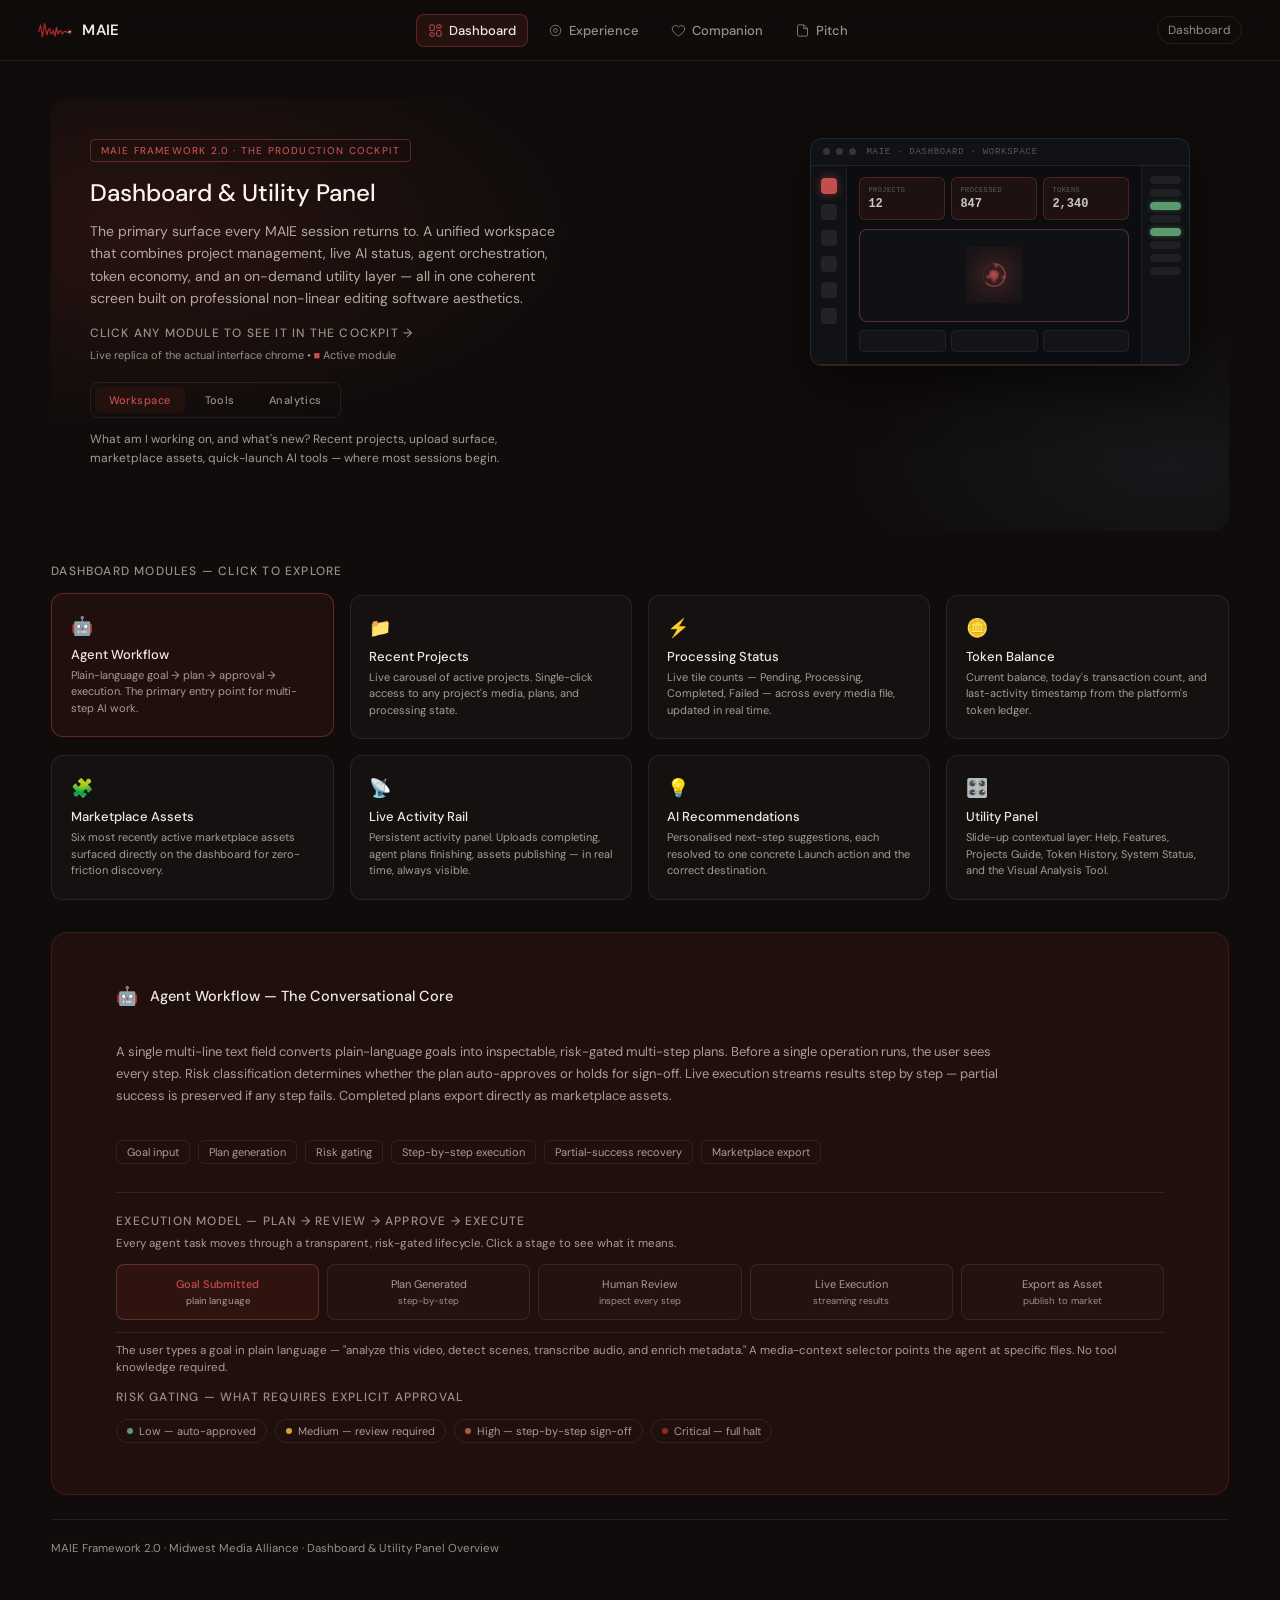
==== dashboard/index.html @ 1011e4a9 "chore: links" ====
<!DOCTYPE html>
<html lang="en">
<head>
<meta charset="UTF-8">
<meta name="viewport" content="width=device-width, initial-scale=1.0">
<title>MAIE — Dashboard</title>
<link rel="preconnect" href="https://fonts.googleapis.com">
<link href="https://fonts.googleapis.com/css2?family=DM+Sans:wght@300;400;500;600;700&display=swap" rel="stylesheet">
</head>
<body data-nav="dashboard">
<style>
  :root {
    --du-bg: #100c0b;
    --du-surface: #18120f;
    --du-border: rgba(255,255,255,0.08);
    --du-text: #f0e9e4;
    --du-muted: #9a8f88;
    --du-brand: #8a2e22;       
    --du-brand-light: #c24e4e; 
    --du-amber: #d6a13c;
    --du-blue: #4d7ea8;
    --du-green: #5b9a6f;

    --du-text-secondary: rgba(240,233,228,0.65);
    --du-text-accent:    var(--du-brand-light);
    --du-surface-1:      rgba(255,255,255,0.025);
    --du-surface-0:      rgba(255,255,255,0.015);
    --du-bg-accent:      rgba(138,46,34,0.14);
    --du-border-accent:  rgba(194,78,78,0.4);
    --du-font-sans:      'DM Sans', -apple-system, BlinkMacSystemFont, sans-serif;

    --du-ease-cinematic: cubic-bezier(0.16, 1, 0.3, 1);
  }
  body {
    margin: 0;
    padding: 0;
    background: var(--du-bg); /* Bleeds the dark theme across the entire viewport */
    min-height: 100vh;
  }
  .sr-only {
    position: absolute; width: 1px; height: 1px;
    padding: 0; margin: -1px; overflow: hidden;
    clip: rect(0,0,0,0); white-space: nowrap; border: 0;
  }

  /* ── Professional Fluid Framework Integration ── */
  .du-root * {
    box-sizing: border-box;
  }

  .du-root {
    font-family: var(--du-font-sans);
    color: var(--du-text);
    background: var(--du-bg);
    /* Fluid Padding: 
       Y-Axis: min 1.5rem, scales at 3vw, caps at 3rem.
       X-Axis: min 1.5rem, scales at 4vw, caps at 4rem. 
    */
    padding: clamp(1.5rem, 3vw, 3rem) clamp(1.5rem, 4vw, 4rem);
    /* Constrains ultra-wides to a readable maximum width */
    max-width: 1440px;
    margin: 0 auto;
    min-height: 100vh;
  }

  /* ── Hero ───────────────────────────────────────────────────────────── */
  .du-hero {
    background: var(--du-bg);
    border-radius: 16px;
    /* Fluid inner cushioning */
    padding: clamp(1.5rem, 3vw, 2.5rem);
    margin-bottom: clamp(1.5rem, 2.5vw, 2rem);
    position: relative;
    overflow: hidden;
  }
  .du-hero::before {
    content:'';
    position:absolute;
    inset:0;
    background: radial-gradient(ellipse 55% 70% at 8% 30%, rgba(138,46,34,0.20) 0%, transparent 65%),
                radial-gradient(ellipse 45% 55% at 95% 85%, rgba(77,126,168,0.10) 0%, transparent 60%);
    pointer-events:none;
  }
  .du-hero-top { position:relative; z-index:1; display:flex; align-items:flex-start; justify-content:space-between; gap:2rem; margin-bottom:1.5rem; flex-wrap:wrap; }
  .du-tag {
    display:inline-block;
    font-size:10px; letter-spacing:.12em; text-transform:uppercase;
    color: var(--du-brand-light); border: 0.5px solid rgba(194,78,78,.4);
    border-radius:4px; padding:4px 10px; margin-bottom:1rem; font-weight:500;
  }
  .du-hero-title { font-size:24px; font-weight:500; color:#fbf3ee; margin:0 0 .75rem; line-height:1.25; }
  .du-hero-sub { font-size:14px; color: #b3a8a0; line-height:1.6; margin:0; max-width:480px; }

  /* ── Live cockpit replica ──────────────────────────────────────────── */
  .du-cockpit-wrap { flex-shrink:0; position:relative; z-index:1; width: 100%; max-width: 380px; }
  .du-cockpit {
    width: 100%;
    background: #0c0d10;
    border: 1px solid rgba(255,255,255,0.1);
    border-radius: 12px;
    overflow: hidden;
    box-shadow: 0 20px 50px rgba(0,0,0,0.5);
    font-family: var(--du-font-sans);
  }
  .du-cockpit-chrome {
    display:flex; align-items:center; gap:6px;
    padding:8px 12px; background: rgba(255,255,255,0.018); border-bottom:1px solid rgba(255,255,255,0.07);
  }
  .du-cockpit-dot { width:7px; height:7px; border-radius:50%; background:rgba(255,255,255,0.15); }
  .du-cockpit-label { font-family: var(--font-mono, monospace); font-size:9px; letter-spacing:.08em; text-transform:uppercase; color:rgba(232,230,227,0.32); margin-left:4px; }
  .du-cockpit-body { display:flex; height:198px; }
  .du-cockpit-side {
    width: 36px; background: rgba(255,255,255,0.02); border-right:1px solid rgba(255,255,255,0.06);
    display:flex; flex-direction:column; align-items:center; gap:10px; padding-top:12px;
  }
  .du-cockpit-side-icon { width:16px; height:16px; border-radius:4px; background:rgba(255,255,255,0.07); transition: background .2s, box-shadow .2s; }
  .du-cockpit-side-icon.on { background: var(--du-brand-light); box-shadow:0 0 8px rgba(194,78,78,.5); }
  .du-cockpit-main { flex:1; padding:12px; display:flex; flex-direction:column; gap:8px; min-width:0; }
  .du-cockpit-tilerow { display:grid; grid-template-columns:1fr 1fr 1fr; gap:6px; }
  .du-cockpit-tile {
    background: rgba(255,255,255,0.032); border:1px solid rgba(255,255,255,0.058); border-radius:6px;
    padding:8px; transition: border-color .2s, background .2s, transform .2s;
  }
  .du-cockpit-tile.on { border-color: rgba(138,46,34,0.5); background: rgba(138,46,34,0.14); transform: translateY(-1px); }
  .du-cockpit-tile-label { font-family: var(--font-mono, monospace); font-size:7px; letter-spacing:.06em; text-transform:uppercase; color:rgba(232,230,227,0.34); }
  .du-cockpit-tile-val { font-family: var(--font-mono, monospace); font-size:12px; font-weight:600; color:rgba(232,230,227,0.85); margin-top:3px; }
  .du-cockpit-nucleus {
    flex:1; border-radius:8px; background: rgba(255,255,255,0.018); border:1px solid rgba(255,255,255,0.058);
    display:flex; align-items:center; justify-content:center; position:relative; overflow:hidden;
    transition: border-color .2s;
  }
  .du-cockpit-nucleus.on { border-color: rgba(194,78,78,0.45); }
  .du-cockpit-orb-canvas { width:56px; height:56px; opacity:.9; transition: opacity .3s; }
  .du-cockpit-nucleus.on .du-cockpit-orb-canvas { opacity:1; }
  .du-cockpit-rail {
    width: 48px; background: rgba(255,255,255,0.02); border-left:1px solid rgba(255,255,255,0.06);
    display:flex; flex-direction:column; gap:5px; padding:10px 8px;
  }
  .du-cockpit-rail-item { height:8px; border-radius:4px; background:rgba(255,255,255,0.06); transition: background .2s; }
  .du-cockpit-rail-item.on { background: var(--du-green); box-shadow: 0 0 5px rgba(91,154,111,.5); }
  .du-cockpit-sheet {
    height: 0; background: rgba(255,255,255,0.025); border-top: 1px solid rgba(138,46,34,0.4);
    overflow:hidden; transition: height .35s cubic-bezier(.4,0,.2,1);
    display:flex; align-items:center; justify-content:center;
  }
  .du-cockpit-sheet.on { height: 48px; }
  .du-cockpit-sheet-label { font-family: var(--font-mono, monospace); font-size:9px; color: var(--du-brand-light); letter-spacing:.06em; opacity:0; transition:opacity .2s; }
  .du-cockpit-sheet.on .du-cockpit-sheet-label { opacity:1; transition-delay:.15s; }

  /* ── Section label ─────────────────────────────────────────────────── */
  .du-section-label {
    font-size:12px; letter-spacing:.1em; text-transform:uppercase;
    color: var(--du-muted); margin: 0 0 1rem; font-weight:500;
  }

  /* ── Module grid ────────────────────────────── */
  .du-module-grid {
    display:grid;
    grid-template-columns: repeat(4, 1fr);
    /* Fluid gap scaling */
    gap: clamp(10px, 1.5vw, 16px);
    margin-bottom: clamp(1.5rem, 2.5vw, 2.5rem);
  }
  .du-module-card {
    background: var(--du-surface-1);
    border: 0.5px solid var(--du-border);
    border-radius:12px;
    padding: 1.25rem 1.15rem;
    cursor:pointer;
    transition: border-color .15s, background .15s, transform .15s;
  }
  .du-module-card:hover, .du-module-card.active {
    border-color: var(--du-border-accent);
    background: var(--du-bg-accent);
    transform: translateY(-2px);
  }
  .du-module-card.active { border-width: 1px; }
  .du-module-icon { font-size:18px; margin-bottom:.5rem; }
  .du-module-name { font-size:13px; font-weight:500; color: var(--du-text); margin: 0 0 .25rem; }
  .du-module-role { font-size:11px; color: var(--du-text-secondary); line-height:1.5; }

  /* ── View tabs (hero) ───────────────────────────────────────────────── */
  .du-view-tabs {
    display: flex; gap: 6px; margin-top: 1.25rem;
    border: 0.5px solid var(--du-border); border-radius: 8px; padding: 4px;
    width: max-content;
  }
  .du-view-tab {
    font-size: 11px; font-weight: 500; letter-spacing: .04em;
    padding: 6px 14px; border-radius: 6px; cursor: pointer;
    color: var(--du-muted); background: transparent;
    transition: background .2s var(--du-ease-cinematic), color .2s var(--du-ease-cinematic);
  }
  .du-view-tab.active { background: var(--du-bg-accent); color: var(--du-text-accent); }
  .du-view-tab-desc {
    font-size: 12px; color: var(--du-text-secondary); line-height: 1.6;
    margin-top: .75rem; max-width: 480px; min-height: 36px;
    transition: opacity .3s var(--du-ease-cinematic);
  }
  .du-rt-row {
    display:grid; grid-template-columns: repeat(5, 1fr);
    gap:8px; margin-top:.75rem;
  }
  .du-stage {
    border-radius:8px; padding:.75rem .5rem;
    text-align:center; font-size:11px;
    border: 0.5px solid var(--du-border);
    color: var(--du-text-secondary);
    background: var(--du-surface-0);
    cursor:pointer;
    transition: background .15s, border-color .15s;
  }
  .du-stage.du-active {
    background: var(--du-bg-accent); border-color: var(--du-border-accent);
    color: var(--du-text-accent); font-weight:500;
  }
  .du-stage-sub { font-size:9.5px; color: var(--du-muted); margin-top:4px; }

  /* ── Risk gate row ─────────────────────────────────────────────────────── */
  .du-risk-row { display:flex; gap:8px; flex-wrap:wrap; margin-top:.85rem; }
  .du-risk-chip {
    font-size:11px; padding:4px 10px; border-radius:20px;
    border: 0.5px solid var(--du-border); color: var(--du-text-secondary);
    font-family: var(--du-font-sans); display:flex; align-items:center; gap:6px;
  }
  .du-risk-dot { width:6px; height:6px; border-radius:50%; flex-shrink:0; }

  /* ── Interactive Module Detail — cinematic panel ────────────────────── */
  
  /* Add this wrapper styling to prevent the layout from jumping */
  #du-module-detail {
    margin-bottom: 1.5rem;
    min-height: 480px; /* Reserves space for the tallest module */
  }

  /* Increase min-height on smaller screens where text wraps more */
  @media (max-width: 760px) {
    #du-module-detail {
      min-height: 640px; 
    }
  }

  /* Replaced existing .du-detail-panel */
  .du-detail-panel {
    background: var(--du-surface-1); border-radius: 16px;
    border: 0.5px solid var(--du-border);
    /* Upgraded fluid padding: more generous minimums and broader scaling */
    padding: clamp(2.25rem, 4vw, 3.5rem) clamp(2.25rem, 5vw, 4.5rem);
    display: flex; flex-direction: column; gap: 1.25rem; 
    opacity: 1; transform: translateY(0); filter: blur(0);
    transition: opacity .45s var(--du-ease-cinematic), transform .45s var(--du-ease-cinematic), filter .45s var(--du-ease-cinematic);
  }
  .du-detail-panel.exit-out { opacity: 0; transform: translateY(-6px); filter: blur(3px); }
  .du-detail-panel.enter-in { opacity: 0; transform: translateY(10px); filter: blur(6px); }
  .du-detail-panel.enter-in .stagger-child { opacity: 0; transform: translateY(8px); }
  .du-detail-panel .stagger-child {
    opacity: 1; transform: translateY(0);
    transition: opacity .4s var(--du-ease-cinematic), transform .4s var(--du-ease-cinematic);
  }
  .stagger-1 { transition-delay: .03s !important; }
  .stagger-2 { transition-delay: .07s !important; }
  .stagger-3 { transition-delay: .11s !important; }

  .du-detail-head { display:flex; align-items:center; gap:.75rem; }
  .du-detail-icon { font-size:18px; }
  .du-detail-name { font-size:14.5px; font-weight:500; color: var(--du-text); }
  .du-detail-body { font-size:13px; color: var(--du-text-secondary); line-height:1.7; max-width: 900px; }
  .du-detail-attrs { display:flex; flex-wrap:wrap; gap:8px; }
  .du-detail-attr { font-size:11px; border-radius:6px; padding:4px 10px; border:0.5px solid var(--du-border); color: var(--du-text-secondary); }

  .du-detail-divider {
    border-top: 0.5px solid var(--du-border); padding-top: 1.25rem; margin-top: .5rem;
  }

  .du-foot-note {
    font-size: 11.5px; color: var(--du-muted); line-height: 1.6;
    border-top: 0.5px solid var(--du-border); 
    padding-top: 1.25rem; margin-top: 1rem;
    padding-bottom: 2rem; 
  }

  /* ── Responsive breakpoints adjust the flow, not just the padding ── */
  @media (max-width: 1024px) {
    .du-module-grid { grid-template-columns: repeat(2, 1fr); }
  }

  @media (max-width: 760px) {
    .du-hero-top { flex-direction: column; }
    .du-cockpit-wrap { max-width: 100%; }
    .du-rt-row { grid-template-columns: repeat(2, 1fr); }
  }

  @media (max-width: 480px) {
    .du-module-grid { grid-template-columns: 1fr; }
  }

  @media (prefers-reduced-motion: reduce) {
    .du-cockpit-tile, .du-cockpit-nucleus, .du-cockpit-orb-canvas, .du-cockpit-sheet, .du-cockpit-side-icon, .du-cockpit-rail-item {
      transition: none !important;
    }
  }
</style>

<style>
  :root {
    --mnav-bg:      rgba(16, 12, 11, 0.72);
    --mnav-border:  rgba(255,255,255,0.08);
    --mnav-text:    #f0e9e4;
    --mnav-muted:   #9a8f88;
    --mnav-brand:   #8a2e22;
    --mnav-brand-light: #c24e4e;
    --mnav-amber:   #d6a13c;
    --mnav-font:    'DM Sans', -apple-system, BlinkMacSystemFont, sans-serif;
    --mnav-height:  60px;
  }

  .mnav {
    position: sticky;
    top: 0;
    z-index: 1000;
    height: var(--mnav-height);
    display: flex;
    align-items: center;
    justify-content: space-between;
    padding: 0 clamp(16px, 3vw, 40px);
    background: var(--mnav-bg);
    backdrop-filter: blur(10px);
    -webkit-backdrop-filter: blur(10px);
    border-bottom: 1px solid var(--mnav-border);
    font-family: var(--mnav-font);
  }

  .mnav-brand {
    display: flex;
    align-items: center;
    gap: 10px;
    text-decoration: none;
    color: var(--mnav-text);
    flex-shrink: 0;
  }
  .mnav-brand svg { display: block; }
  .mnav-logo { width: 34px; height: auto; flex-shrink: 0; }
  .mnav-brand-word {
    font-size: 15px;
    font-weight: 600;
    letter-spacing: 0.02em;
  }

  .mnav-links {
    display: flex;
    align-items: center;
    gap: clamp(4px, 1.5vw, 8px);
  }
  .mnav-link {
    display: flex;
    align-items: center;
    gap: 6px;
    padding: 8px 12px;
    border-radius: 8px;
    font-size: 13px;
    font-weight: 500;
    color: var(--mnav-muted);
    text-decoration: none;
    white-space: nowrap;
    transition: background .15s, color .15s;
  }
  .mnav-link svg { width: 15px; height: 15px; flex-shrink: 0; opacity: 0.8; }
  .mnav-link:hover { color: var(--mnav-text); background: rgba(255,255,255,0.05); }
  .mnav-link.active {
    color: var(--mnav-text);
    background: rgba(138,46,34,0.18);
    box-shadow: inset 0 0 0 1px rgba(194,78,78,0.35);
  }
  .mnav-link.active svg { opacity: 1; color: var(--mnav-brand-light); }

  .mnav-right {
    display: flex;
    align-items: center;
    gap: 10px;
    flex-shrink: 0;
  }
  .mnav-context {
    font-size: 12px;
    color: var(--mnav-muted);
    padding: 5px 10px;
    border: 1px solid var(--mnav-border);
    border-radius: 999px;
  }

  .mnav-toggle {
    display: none;
    background: none;
    border: 1px solid var(--mnav-border);
    border-radius: 8px;
    width: 36px;
    height: 36px;
    align-items: center;
    justify-content: center;
    color: var(--mnav-text);
    cursor: pointer;
  }

  .mnav-overlay {
    display: none;
    position: fixed;
    inset: var(--mnav-height) 0 0 0;
    z-index: 999;
    background: #0b0908;
    padding: 24px clamp(16px, 6vw, 40px);
  }
  .mnav-overlay.open { display: flex; flex-direction: column; gap: 4px; }
  .mnav-overlay .mnav-link { font-size: 16px; padding: 14px 12px; }

  @media (max-width: 720px) {
    .mnav-links { display: none; }
    .mnav-toggle { display: flex; }
    .mnav-context { display: none; }
  }
</style>

<nav class="mnav" aria-label="MAIE global navigation">
  <a class="mnav-brand" href="/">
    <svg class="mnav-logo" viewBox="0 0 92 56" fill="none" stroke="#A52A2A" stroke-width="3.4" stroke-linecap="round" stroke-linejoin="round" xmlns="http://www.w3.org/2000/svg" aria-hidden="true">
      <path d="M 2,32 L 7,14 L 12,46 L 18,10 L 24,40
               C 29,20 33,20 33,30 C 33,40 39,40 41,28
               L 46,44 L 50,20 L 54,38
               C 58,26 63,26 63,34 C 63,40 68,38 70,32
               Q 73,29 76,32 T 84,32"/>
      <circle cx="86" cy="32" r="3" fill="#FFD166" stroke="none"/>
      <circle cx="86" cy="32" r="6.5" fill="none" stroke="#FFD166" stroke-width="1" opacity="0.4"/>
    </svg>
    <span class="mnav-brand-word">MAIE</span>
  </a>

  <div class="mnav-links" id="mnav-links">
    <a class="mnav-link" data-nav="dashboard" href="/dashboard/">
      <svg viewBox="0 0 24 24" fill="none" stroke="currentColor" stroke-width="1.6"><rect x="3" y="3" width="7" height="9" rx="1.5"/><rect x="14" y="3" width="7" height="5" rx="1.5"/><rect x="14" y="12" width="7" height="9" rx="1.5"/><rect x="3" y="16" width="7" height="5" rx="1.5"/></svg>
      Dashboard
    </a>
    <a class="mnav-link" data-nav="experience" href="/pixie/">
      <svg viewBox="0 0 24 24" fill="none" stroke="currentColor" stroke-width="1.6"><circle cx="12" cy="12" r="8.5"/><circle cx="12" cy="12" r="3"/></svg>
      Experience
    </a>
    <a class="mnav-link" data-nav="companion" href="/pixie-framework/">
      <svg viewBox="0 0 24 24" fill="none" stroke="currentColor" stroke-width="1.6"><path d="M12 21s-7-4.4-9.5-9A5.5 5.5 0 0 1 12 6.5 5.5 5.5 0 0 1 21.5 12c-2.5 4.6-9.5 9-9.5 9Z"/></svg>
      Companion
    </a>
    <a class="mnav-link" data-nav="pitch" href="/pitch/">
      <svg viewBox="0 0 24 24" fill="none" stroke="currentColor" stroke-width="1.6"><path d="M4 19V5a2 2 0 0 1 2-2h8l6 6v10a2 2 0 0 1-2 2H6a2 2 0 0 1-2-2Z"/><path d="M14 3v6h6"/></svg>
      Pitch
    </a>
  </div>

  <div class="mnav-right">
    <span class="mnav-context" id="mnav-context"></span>
    <button class="mnav-toggle" id="mnav-toggle" aria-label="Open menu" aria-expanded="false">
      <svg width="18" height="18" viewBox="0 0 24 24" fill="none" stroke="currentColor" stroke-width="2"><path d="M3 6h18M3 12h18M3 18h18"/></svg>
    </button>
  </div>
</nav>

<div class="mnav-overlay" id="mnav-overlay"></div>

<script>
(function () {
  var current = document.body.getAttribute('data-nav');
  document.querySelectorAll('.mnav-link[data-nav]').forEach(function (el) {
    if (current && el.getAttribute('data-nav') === current) {
      el.classList.add('active');
      var label = el.textContent.trim();
      var ctx = document.getElementById('mnav-context');
      if (ctx) ctx.textContent = label;
    }
  });

  var toggle = document.getElementById('mnav-toggle');
  var overlay = document.getElementById('mnav-overlay');
  var linksSrc = document.getElementById('mnav-links');
  if (toggle && overlay && linksSrc) {
    overlay.innerHTML = linksSrc.innerHTML;
    toggle.addEventListener('click', function () {
      var open = overlay.classList.toggle('open');
      toggle.setAttribute('aria-expanded', open ? 'true' : 'false');
    });
    overlay.querySelectorAll('a').forEach(function (a) {
      a.addEventListener('click', function () { overlay.classList.remove('open'); });
    });
  }
})();
</script>

<div class="du-root" role="main">
  <h2 class="sr-only">MAIE Dashboard & Utility Panel — Product Overview</h2>

  <!-- ── HERO ─────────────────────────────────────────────────────────── -->
  <div class="du-hero">
    <div class="du-hero-top">
      <div>
        <div class="du-tag">MAIE Framework 2.0 · The Production Cockpit</div>
        <h3 class="du-hero-title">Dashboard & Utility Panel</h3>
        <p class="du-hero-sub">The primary surface every MAIE session returns to. A unified workspace that combines project management, live AI status, agent orchestration, token economy, and an on-demand utility layer — all in one coherent screen built on professional non-linear editing software aesthetics.</p>
        <div style="margin-top:1rem;">
          <div class="du-section-label" style="margin-bottom:.4rem">Click any module to see it in the cockpit →</div>
          <div style="font-size:11px; color:var(--du-muted);">Live replica of the actual interface chrome • <span style="color:var(--du-brand-light);">■</span> Active module</div>
        </div>
        <div class="du-view-tabs" id="du-view-tabs">
          <div class="du-view-tab active" data-view="workspace">Workspace</div>
          <div class="du-view-tab" data-view="tools">Tools</div>
          <div class="du-view-tab" data-view="analytics">Analytics</div>
        </div>
        <div class="du-view-tab-desc" id="du-view-tab-desc"></div>
      </div>
      <div class="du-cockpit-wrap">
        <!-- Live miniature cockpit replica -->
        <div class="du-cockpit" id="du-cockpit" aria-label="Live miniature replica of the MAIE Dashboard" role="img">
          <!-- Window chrome -->
          <div class="du-cockpit-chrome">
            <div class="du-cockpit-dot"></div>
            <div class="du-cockpit-dot"></div>
            <div class="du-cockpit-dot"></div>
            <span class="du-cockpit-label">MAIE · Dashboard · Workspace</span>
          </div>
          <!-- Body: sidebar + main + rail -->
          <div class="du-cockpit-body">
            <!-- Sidebar icons -->
            <div class="du-cockpit-side" id="du-cockpit-side">
              <div class="du-cockpit-side-icon on" data-slot="s0"></div>
              <div class="du-cockpit-side-icon" data-slot="s1"></div>
              <div class="du-cockpit-side-icon" data-slot="s2"></div>
              <div class="du-cockpit-side-icon" data-slot="s3"></div>
              <div class="du-cockpit-side-icon" data-slot="s4"></div>
              <div class="du-cockpit-side-icon" data-slot="s5"></div>
            </div>
            <!-- Main content area -->
            <div class="du-cockpit-main" id="du-cockpit-main">
              <!-- Processing status tiles row -->
              <div class="du-cockpit-tilerow" id="du-tile-row">
                <div class="du-cockpit-tile" data-tile="t0">
                  <div class="du-cockpit-tile-label">Projects</div>
                  <div class="du-cockpit-tile-val">12</div>
                </div>
                <div class="du-cockpit-tile" data-tile="t1">
                  <div class="du-cockpit-tile-label">Processed</div>
                  <div class="du-cockpit-tile-val">847</div>
                </div>
                <div class="du-cockpit-tile" data-tile="t2">
                  <div class="du-cockpit-tile-label">Tokens</div>
                  <div class="du-cockpit-tile-val">2,340</div>
                </div>
              </div>
              <!-- Agent nucleus -->
              <div class="du-cockpit-nucleus" id="du-cockpit-nucleus">
                <canvas class="du-cockpit-orb-canvas" id="du-cockpit-orb-canvas" width="56" height="56" aria-hidden="true"></canvas>
              </div>
              <!-- Project carousel placeholder -->
              <div style="display:flex; gap:5px;">
                <div style="flex:1; height:22px; border-radius:5px; background:rgba(255,255,255,0.032); border:1px solid rgba(255,255,255,0.058);"></div>
                <div style="flex:1; height:22px; border-radius:5px; background:rgba(255,255,255,0.032); border:1px solid rgba(255,255,255,0.058);"></div>
                <div style="flex:1; height:22px; border-radius:5px; background:rgba(255,255,255,0.032); border:1px solid rgba(255,255,255,0.058);"></div>
              </div>
            </div>
            <!-- Live activity rail -->
            <div class="du-cockpit-rail" id="du-cockpit-rail">
              <div class="du-cockpit-rail-item" data-rail="r0"></div>
              <div class="du-cockpit-rail-item" data-rail="r1"></div>
              <div class="du-cockpit-rail-item on" data-rail="r2"></div>
              <div class="du-cockpit-rail-item" data-rail="r3"></div>
              <div class="du-cockpit-rail-item on" data-rail="r4"></div>
              <div class="du-cockpit-rail-item" data-rail="r5"></div>
              <div class="du-cockpit-rail-item" data-rail="r6"></div>
              <div class="du-cockpit-rail-item" data-rail="r7"></div>
            </div>
          </div>
          <!-- Utility panel slide-up sheet -->
          <div class="du-cockpit-sheet" id="du-cockpit-sheet">
            <span class="du-cockpit-sheet-label" id="du-sheet-label">UTILITY PANEL · HELP &amp; SUPPORT</span>
          </div>
        </div>
      </div>
    </div>
  </div>

  <!-- ── MODULE GRID ──────────────────────────────────────────────────── -->
  <div class="du-section-label">Dashboard Modules — click to explore</div>
  <div class="du-module-grid" id="du-module-grid">
    <div class="du-module-card active" data-module="agent">
      <div class="du-module-icon">🤖</div>
      <div class="du-module-name">Agent Workflow</div>
      <div class="du-module-role">Plain-language goal → plan → approval → execution. The primary entry point for multi-step AI work.</div>
    </div>
    <div class="du-module-card" data-module="projects">
      <div class="du-module-icon">📁</div>
      <div class="du-module-name">Recent Projects</div>
      <div class="du-module-role">Live carousel of active projects. Single-click access to any project's media, plans, and processing state.</div>
    </div>
    <div class="du-module-card" data-module="processing">
      <div class="du-module-icon">⚡</div>
      <div class="du-module-name">Processing Status</div>
      <div class="du-module-role">Live tile counts — Pending, Processing, Completed, Failed — across every media file, updated in real time.</div>
    </div>
    <div class="du-module-card" data-module="tokens">
      <div class="du-module-icon">🪙</div>
      <div class="du-module-name">Token Balance</div>
      <div class="du-module-role">Current balance, today's transaction count, and last-activity timestamp from the platform's token ledger.</div>
    </div>
    <div class="du-module-card" data-module="marketplace">
      <div class="du-module-icon">🧩</div>
      <div class="du-module-name">Marketplace Assets</div>
      <div class="du-module-role">Six most recently active marketplace assets surfaced directly on the dashboard for zero-friction discovery.</div>
    </div>
    <div class="du-module-card" data-module="activity">
      <div class="du-module-icon">📡</div>
      <div class="du-module-name">Live Activity Rail</div>
      <div class="du-module-role">Persistent activity panel. Uploads completing, agent plans finishing, assets publishing — in real time, always visible.</div>
    </div>
    <div class="du-module-card" data-module="recommendations">
      <div class="du-module-icon">💡</div>
      <div class="du-module-name">AI Recommendations</div>
      <div class="du-module-role">Personalised next-step suggestions, each resolved to one concrete Launch action and the correct destination.</div>
    </div>
    <div class="du-module-card" data-module="utility">
      <div class="du-module-icon">🎛️</div>
      <div class="du-module-name">Utility Panel</div>
      <div class="du-module-role">Slide-up contextual layer: Help, Features, Projects Guide, Token History, System Status, and the Visual Analysis Tool.</div>
    </div>
  </div>

  <!-- ── ACTIVE MODULE DETAIL ─────────────────────────────────────────── -->
  <div id="du-module-detail">
    <!-- populated by JS: cinematic detail panel, module description +
         (for Agent Workflow only) the Plan/Review/Approve/Execute
         lifecycle and risk-gating dots, folded in on selection instead
         of living as permanent page furniture. -->
  </div>

  <div class="du-foot-note">
    MAIE Framework 2.0 · Midwest Media Alliance · Dashboard &amp; Utility Panel Overview
  </div>

</div>

<script src="../assets/maie-pixie.js"></script>
<script>
(function() {
  'use strict';

  // ── Module definitions ────────────────────────────────────────────────
  // Each module maps to: what lights up in the cockpit, and what the
  // detail card says. Cockpit state: which sidebar icon, tiles, nucleus,
  // rail items, and whether the utility panel sheet slides up.

  const MODULES = {
    agent: {
      icon: '🤖', name: 'Agent Workflow',
      sideSlot: 0, tiles: [0,1,2], nucleus: true, railItems: [2,4], sheet: false,
      detail: {
        headline: 'The Conversational Core',
        body: 'A single multi-line text field converts plain-language goals into inspectable, risk-gated multi-step plans. Before a single operation runs, the user sees every step. Risk classification determines whether the plan auto-approves or holds for sign-off. Live execution streams results step by step — partial success is preserved if any step fails. Completed plans export directly as marketplace assets.',
        attrs: ['Goal input', 'Plan generation', 'Risk gating', 'Step-by-step execution', 'Partial-success recovery', 'Marketplace export'],
        color: 'rgba(138,46,34,0.14)', border: 'rgba(138,46,34,0.35)',
      }
    },
    projects: {
      icon: '📁', name: 'Recent Projects',
      sideSlot: 1, tiles: [0], nucleus: false, railItems: [], sheet: false,
      detail: {
        headline: 'Resumption, Not Discovery',
        body: 'The project carousel surfaces the five most recently active projects — because returning users are almost always resuming something, not starting from scratch. Each card carries the project\'s type, processing status, and last-modified signal. A single "Create First Project" prompt replaces the blank state for new users, eliminating the empty-grid problem that causes early-session drop-off.',
        attrs: ['Recent project carousel', 'Project type icons', 'Processing status badge', 'New project CTA', 'Direct file upload'],
        color: 'rgba(77,126,168,0.10)', border: 'rgba(77,126,168,0.30)',
      }
    },
    processing: {
      icon: '⚡', name: 'Processing Status',
      sideSlot: 2, tiles: [0,1], nucleus: false, railItems: [0,1,2,3,4,5], sheet: false,
      detail: {
        headline: 'Operational Transparency at a Glance',
        body: 'Four live tile counts — Pending, Processing, Completed, Failed — aggregate across every media file in every project. Each count is a real database query, not a cached estimate. Failed tiles link directly to the specific files that need attention. The same counts feed the Analytics view\'s distribution chart, so a producer always knows exactly how much work is in flight without digging into individual projects.',
        attrs: ['Pending count', 'Processing count', 'Completed count', 'Failed drill-down', 'Live refresh', 'Cross-project aggregate'],
        color: 'rgba(214,161,60,0.10)', border: 'rgba(214,161,60,0.30)',
      }
    },
    tokens: {
      icon: '🪙', name: 'Token Balance',
      sideSlot: 3, tiles: [2], nucleus: false, railItems: [6,7], sheet: false,
      detail: {
        headline: 'A Real Economy, Not a Points System',
        body: 'Current balance, today\'s transaction count, and last-activity timestamp surface directly on the dashboard. Every balance change — whether from an AI operation, a marketplace purchase, or a creator earning — flows through an atomic, race-condition-safe ledger and is permanently logged. The full paginated transaction history is available one click away in the Utility Panel\'s Token History page. Starting balance of 100 tokens ships on every new account, immediately.',
        attrs: ['Live balance', 'Transaction count today', 'Last-activity timestamp', 'Full ledger in Utility Panel', '80% creator revenue share', 'Atomic ledger writes'],
        color: 'rgba(214,161,60,0.10)', border: 'rgba(214,161,60,0.28)',
      }
    },
    marketplace: {
      icon: '🧩', name: 'Marketplace Assets',
      sideSlot: 4, tiles: [], nucleus: false, railItems: [3,5], sheet: false,
      detail: {
        headline: 'Discovery Without a Detour',
        body: 'The six most recently active marketplace assets are surfaced directly on the dashboard — no navigation required. Asset types include Plugins, Agent Skins, Datasets, Scene Data Packets, and AI Models. Pricing is public and unauthenticated: a visitor browsing before sign-up sees accurate prices immediately, never a login wall. Completed agent plans export to the marketplace in one step, turning personal workflows into purchasable products.',
        attrs: ['Six recent assets', 'Unauthenticated pricing', 'Plugin · Skin · Dataset · Scene Pack · AI Model', 'One-step plan export', 'Token-denominated purchases', 'Creator commission tracking'],
        color: 'rgba(91,154,111,0.10)', border: 'rgba(91,154,111,0.28)',
      }
    },
    activity: {
      icon: '📡', name: 'Live Activity Rail',
      sideSlot: 5, tiles: [], nucleus: false, railItems: [0,1,2,3,4,5,6,7], sheet: false,
      detail: {
        headline: 'The User Never Wonders if Something Is Happening',
        body: 'A persistent activity rail runs alongside the main workspace — collapsing to a 44px meter strip at rest, expanding to a 280px panel on demand. Every event from the platform\'s WebSocket channel surfaces here in real time: uploads completing, agent plans finishing, assets publishing, batch jobs returning results. In a product where multi-step automated work can take anywhere from seconds to minutes, a visible, continuously-updating presence is what makes "the agent is working" feel concrete and trustworthy rather than abstract.',
        attrs: ['44px collapsed rail', '280px expanded panel', 'WebSocket live feed', 'Upload events', 'Agent plan events', 'Marketplace events'],
        color: 'rgba(91,154,111,0.10)', border: 'rgba(91,154,111,0.28)',
      }
    },
    recommendations: {
      icon: '💡', name: 'AI Recommendations',
      sideSlot: 1, tiles: [], nucleus: true, railItems: [], sheet: false,
      detail: {
        headline: 'Next Steps, Not Generic Upsells',
        body: 'Each recommendation is keyword-matched to the single most relevant tool or destination — scene language routes to Scene Detection, metadata language routes to Metadata Enrichment, marketplace language routes to Asset Management. Every suggestion carries exactly one correctly-targeted Launch action. No dead-end descriptions. No navigation required. The recommendation layer reads the user\'s project count and usage history; its suggestions are not the same for a new user and a user with 50 processed projects.',
        attrs: ['Personalised to usage history', 'Keyword-to-tool matching', 'One Launch action per recommendation', 'Scene · Metadata · Marketplace routing', 'Project-count aware'],
        color: 'rgba(138,46,34,0.10)', border: 'rgba(138,46,34,0.28)',
      }
    },
    utility: {
      icon: '🎛️', name: 'Utility Panel',
      sideSlot: 0, tiles: [], nucleus: false, railItems: [], sheet: true,
      detail: {
        headline: 'The On-Demand Contextual Layer',
        body: 'The Utility Panel slides up from the bottom of any page — 64px collapsed rail with a hover-pulse expand affordance, 80vh fully expanded. Six built-in pages: About, Features, Help & Support (with a live backend health fetch), Dashboard Guide, Token History (full paginated ledger), and System Status (live service meters with the same dot-pulse language used across the entire platform). Each page shares a single unified —mu-* design token system, so the panel chrome and every page inside it read as one instrument, not six disconnected tools.',
        attrs: ['Slide-up from any page', '64px → 80vh', 'Live /health/live fetch in Help', 'System Status live meters', 'Token History paginated ledger', 'Unified —mu-* token system'],
        color: 'rgba(138,46,34,0.12)', border: 'rgba(138,46,34,0.35)',
      }
    },
  };

  // ── Stage descriptions ─────────────────────────────────────────────────

  const STAGES = {
    goal: 'The user types a goal in plain language — "analyze this video, detect scenes, transcribe audio, and enrich metadata." A media-context selector points the agent at specific files. No tool knowledge required.',
    plan: 'The agent reasons about the goal, the available files, and the platform\'s capabilities, and returns a concrete, ordered step list — each step naming the tool it will invoke and what it will do. This is presented before anything executes.',
    review: 'The user inspects every step of the plan. Low-risk plans auto-approve. Medium, high, and critical-risk plans pause for explicit sign-off before a single operation runs. The blast radius of a mistake determines the gate.',
    execute: 'Execution streams live, step by step. Each step shows progress and surfaces its result the moment it completes — no waiting for the full plan. Partial success is preserved: three of four steps completing is three steps of real, usable work, not a blanket failure.',
    export: 'A completed plan can be exported directly as a marketplace asset in one step. The system infers the asset type from the tools used. A workflow built once becomes a purchasable product for every other user on the platform.',
  };

  const RISKS = [
    { label: 'Low — auto-approved',          color: 'var(--du-green)' },
    { label: 'Medium — review required',     color: 'var(--du-amber)' },
    { label: 'High — step-by-step sign-off', color: '#b05c3a' },
    { label: 'Critical — full halt',         color: '#8a2e22' },
  ];

  // Compact tab content for the hero's view-tab strip — replaces the old
  // three-paragraph "Three Dashboard Views" block at the page bottom.
  const VIEW_TABS = {
    workspace: 'What am I working on, and what\'s new? Recent projects, upload surface, marketplace assets, quick-launch AI tools — where most sessions begin.',
    tools: 'I know what I want to do — let me do it. The full AI suite direct: Agent, Scene Detection, Metadata, Transcription, Image Analysis, Asset Management.',
    analytics: 'How is my work distributed, and is anything stuck? Project-type distribution and processing-status counts as a live operational summary.',
  };

  // ── Cockpit state machine ─────────────────────────────────────────────

  // Init once; makePixie returns null if the canvas isn't in the DOM yet,
  // so this only runs once this script block executes after the markup.
  // Reduced-motion readers get a still frame rather than a perpetual
  // rAF loop — the CSS transition:none rule above covers state changes,
  // this covers the animation itself.
  const prefersReducedMotion = window.matchMedia && window.matchMedia('(prefers-reduced-motion: reduce)').matches;
  const cockpitPixie = (!prefersReducedMotion && window.MAIE && window.MAIE.makePixie)
    ? window.MAIE.makePixie('du-cockpit-orb-canvas', 'ember', {
        rings: 1,
        particles: 5,
        performerScale: 0.55,
        glowReach: 2.6,
        breathe: 1.1,
      })
    : null;

  function setCockpitState(module) {
    const m = MODULES[module];
    if (!m) return;

    // Sidebar icons
    document.querySelectorAll('[data-slot]').forEach(el => el.classList.remove('on'));
    const activeSlot = document.querySelector(`[data-slot="s${m.sideSlot}"]`);
    if (activeSlot) activeSlot.classList.add('on');

    // Tiles
    document.querySelectorAll('[data-tile]').forEach(el => el.classList.remove('on'));
    m.tiles.forEach(i => {
      const t = document.querySelector(`[data-tile="t${i}"]`);
      if (t) t.classList.add('on');
    });

    // Nucleus / orb — mirrors PixieCompanion's phase language instead of
    // a binary on/off light: idle when the module doesn't touch the
    // agent core, executing (with a soft progress arc) when it does.
    const nucleus = document.getElementById('du-cockpit-nucleus');
    if (nucleus) nucleus.classList.toggle('on', m.nucleus);
    if (cockpitPixie) {
      cockpitPixie.setPhase(m.nucleus ? 'executing' : 'idle');
      cockpitPixie.setProgress(m.nucleus ? 62 : 0);
    }

    // Rail items
    document.querySelectorAll('[data-rail]').forEach(el => el.classList.remove('on'));
    m.railItems.forEach(i => {
      const r = document.querySelector(`[data-rail="r${i}"]`);
      if (r) r.classList.add('on');
    });

    // Utility panel sheet
    const sheet = document.getElementById('du-cockpit-sheet');
    const sheetLabel = document.getElementById('du-sheet-label');
    if (sheet) sheet.classList.toggle('on', m.sheet);
  }

  // ── Module detail panel — cinematic, DOM-built, choreographed ──────────
  //
  // Structural DOM assembly rather than template-literal HTML strings, per
  // the "strict architectural cleanliness" direction: this function maps
  // data to nodes; layout/visual rules live in the .du-detail-* classes
  // above. Only truly per-module colors (d.color/d.border) stay inline,
  // since they vary per config entry.
  //
  // Choreography: outgoing panel gets .exit-out, is swapped for the new
  // one after the exit transition settles, and the new panel mounts with
  // .enter-in — removed on the next frame so the browser animates from
  // that state, giving the staggered .stagger-child elements something
  // to animate out of.

  const DETAIL_EXIT_MS = 240;

  function buildAgentLifecycle() {
    const wrap = document.createElement('div');
    wrap.className = 'stagger-child stagger-3 du-detail-divider';

    const label = document.createElement('div');
    label.className = 'du-section-label';
    label.style.margin = '0 0 .35rem';
    label.textContent = 'Execution model — Plan → Review → Approve → Execute';
    wrap.appendChild(label);

    const hint = document.createElement('div');
    hint.style.cssText = 'font-size:11.5px; color:var(--du-text-secondary); line-height:1.5; margin-bottom:.5rem;';
    hint.textContent = 'Every agent task moves through a transparent, risk-gated lifecycle. Click a stage to see what it means.';
    wrap.appendChild(hint);

    const row = document.createElement('div');
    row.className = 'du-rt-row';
    row.id = 'du-stage-row';
    const STAGE_META = [
      { key: 'goal',    title: 'Goal Submitted', sub: 'plain language' },
      { key: 'plan',    title: 'Plan Generated', sub: 'step-by-step' },
      { key: 'review',  title: 'Human Review',   sub: 'inspect every step' },
      { key: 'execute', title: 'Live Execution', sub: 'streaming results' },
      { key: 'export',  title: 'Export as Asset', sub: 'publish to market' },
    ];
    STAGE_META.forEach(s => {
      const stage = document.createElement('div');
      stage.className = 'du-stage' + (s.key === activeStage ? ' du-active' : '');
      stage.dataset.stage = s.key;
      stage.innerHTML = `<div>${s.title}</div><div class="du-stage-sub">${s.sub}</div>`;
      stage.addEventListener('click', () => activateStage(s.key));
      row.appendChild(stage);
    });
    wrap.appendChild(row);

    const stageDetail = document.createElement('div');
    stageDetail.id = 'du-stage-detail';
    stageDetail.style.cssText = 'margin-top:.75rem; min-height:32px; font-size:11.5px; color:var(--du-text-secondary); line-height:1.55; border-top:0.5px solid var(--du-border); padding-top:.55rem;';
    stageDetail.textContent = STAGES[activeStage] || '';
    wrap.appendChild(stageDetail);

    const riskLabel = document.createElement('div');
    riskLabel.className = 'du-section-label';
    riskLabel.style.cssText = 'margin:.75rem 0 .35rem;';
    riskLabel.textContent = 'Risk gating — what requires explicit approval';
    wrap.appendChild(riskLabel);

    const riskRow = document.createElement('div');
    riskRow.className = 'du-risk-row';
    RISKS.forEach(r => {
      const chip = document.createElement('div');
      chip.className = 'du-risk-chip';
      chip.innerHTML = `<div class="du-risk-dot" style="background:${r.color};"></div>${r.label}`;
      riskRow.appendChild(chip);
    });
    wrap.appendChild(riskRow);

    return wrap;
  }

  function buildDetailPanel(moduleKey) {
    const m = MODULES[moduleKey];
    const d = m.detail;
    const panel = document.createElement('div');
    panel.className = 'du-detail-panel enter-in';

    const head = document.createElement('div');
    head.className = 'stagger-child stagger-1 du-detail-head';
    head.innerHTML = `<span class="du-detail-icon">${m.icon}</span><span class="du-detail-name">${m.name} — ${d.headline}</span>`;
    panel.style.borderColor = d.border;
    panel.style.background = d.color;
    panel.appendChild(head);

    const body = document.createElement('p');
    body.className = 'stagger-child stagger-1 du-detail-body';
    body.textContent = d.body;
    panel.appendChild(body);

    const attrs = document.createElement('div');
    attrs.className = 'stagger-child stagger-2 du-detail-attrs';
    d.attrs.forEach(a => {
      const chip = document.createElement('span');
      chip.className = 'du-detail-attr';
      chip.style.borderColor = d.border;
      chip.textContent = a;
      attrs.appendChild(chip);
    });
    panel.appendChild(attrs);

    // The Plan/Review/Approve/Execute lifecycle only earns space on
    // screen when the user has actually selected the module it belongs
    // to — everywhere else it would just be reading material nobody
    // asked for.
    if (moduleKey === 'agent') {
      panel.appendChild(buildAgentLifecycle());
    }

    return panel;
  }

  function renderDetail(moduleKey) {
    if (!MODULES[moduleKey]) return;
    const mount = document.getElementById('du-module-detail');
    if (!mount) return;

    const current = mount.querySelector('.du-detail-panel');
    const mountNext = () => {
      mount.innerHTML = '';
      const panel = buildDetailPanel(moduleKey);
      mount.appendChild(panel);
      // rAF + micro-delay so the browser paints the .enter-in state
      // before it's removed — otherwise the transition has nothing to
      // animate from and the panel just snaps into place.
      requestAnimationFrame(() => {
        setTimeout(() => panel.classList.remove('enter-in'), 20);
      });
    };

    if (current) {
      current.classList.add('exit-out');
      setTimeout(mountNext, DETAIL_EXIT_MS);
    } else {
      mountNext();
    }
  }

  // ── Wire module grid ────────────────────────────────────────────────────

  let activeModule = 'agent';

  function activateModule(key) {
    activeModule = key;
    document.querySelectorAll('.du-module-card').forEach(el => {
      el.classList.toggle('active', el.dataset.module === key);
    });
    setCockpitState(key);
    renderDetail(key);
  }

  document.querySelectorAll('.du-module-card').forEach(card => {
    card.addEventListener('click', () => activateModule(card.dataset.module));
  });

  // ── Stage state ──────────────────────────────────────────────────────
  // Click handlers for individual .du-stage elements are attached in
  // buildAgentLifecycle() at render time, since that markup only exists
  // while the Agent Workflow module is selected.

  let activeStage = 'goal';

  function activateStage(key) {
    activeStage = key;
    document.querySelectorAll('.du-stage').forEach(el => {
      el.classList.toggle('du-active', el.dataset.stage === key);
    });
    const detail = document.getElementById('du-stage-detail');
    if (detail) detail.textContent = STAGES[key] || '';
  }

  // ── Rail pulse animation ────────────────────────────────────────────────
  // Gently cycles the lit rail items to show the feed is "live"

  let railTick = 0;
  function pulseRail() {
    const m = MODULES[activeModule];
    if (!m || m.railItems.length === 0) return;
    const items = document.querySelectorAll('[data-rail]');
    items.forEach(el => el.classList.remove('on'));
    // Shift the lit items by one each tick, cycling
    const shifted = m.railItems.map(i => (i + railTick) % items.length);
    shifted.forEach(i => {
      const el = document.querySelector(`[data-rail="r${i}"]`);
      if (el) el.classList.add('on');
    });
    railTick = (railTick + 1) % items.length;
  }

  // Only animate rail when activity module is active
  setInterval(() => {
    if (activeModule === 'activity') pulseRail();
  }, 700);

  // ── Wire view tabs (hero) ───────────────────────────────────────────────

  function activateViewTab(key) {
    document.querySelectorAll('.du-view-tab').forEach(el => {
      el.classList.toggle('active', el.dataset.view === key);
    });
    const desc = document.getElementById('du-view-tab-desc');
    if (desc) desc.textContent = VIEW_TABS[key] || '';
  }

  document.querySelectorAll('.du-view-tab').forEach(tab => {
    tab.addEventListener('click', () => activateViewTab(tab.dataset.view));
  });

  // ── Keyboard navigation ────────────────────────────────────────────────

  const MODULE_KEYS = Object.keys(MODULES);
  document.addEventListener('keydown', e => {
    if (e.target.tagName === 'INPUT' || e.target.tagName === 'TEXTAREA') return;
    if (e.key === 'ArrowRight') {
      const idx = MODULE_KEYS.indexOf(activeModule);
      activateModule(MODULE_KEYS[(idx + 1) % MODULE_KEYS.length]);
    } else if (e.key === 'ArrowLeft') {
      const idx = MODULE_KEYS.indexOf(activeModule);
      activateModule(MODULE_KEYS[(idx - 1 + MODULE_KEYS.length) % MODULE_KEYS.length]);
    }
  });

  // ── Init ───────────────────────────────────────────────────────────────

  activateModule('agent');
  activateStage('goal');
  activateViewTab('workspace');

})();
</script>
</body>
</html>
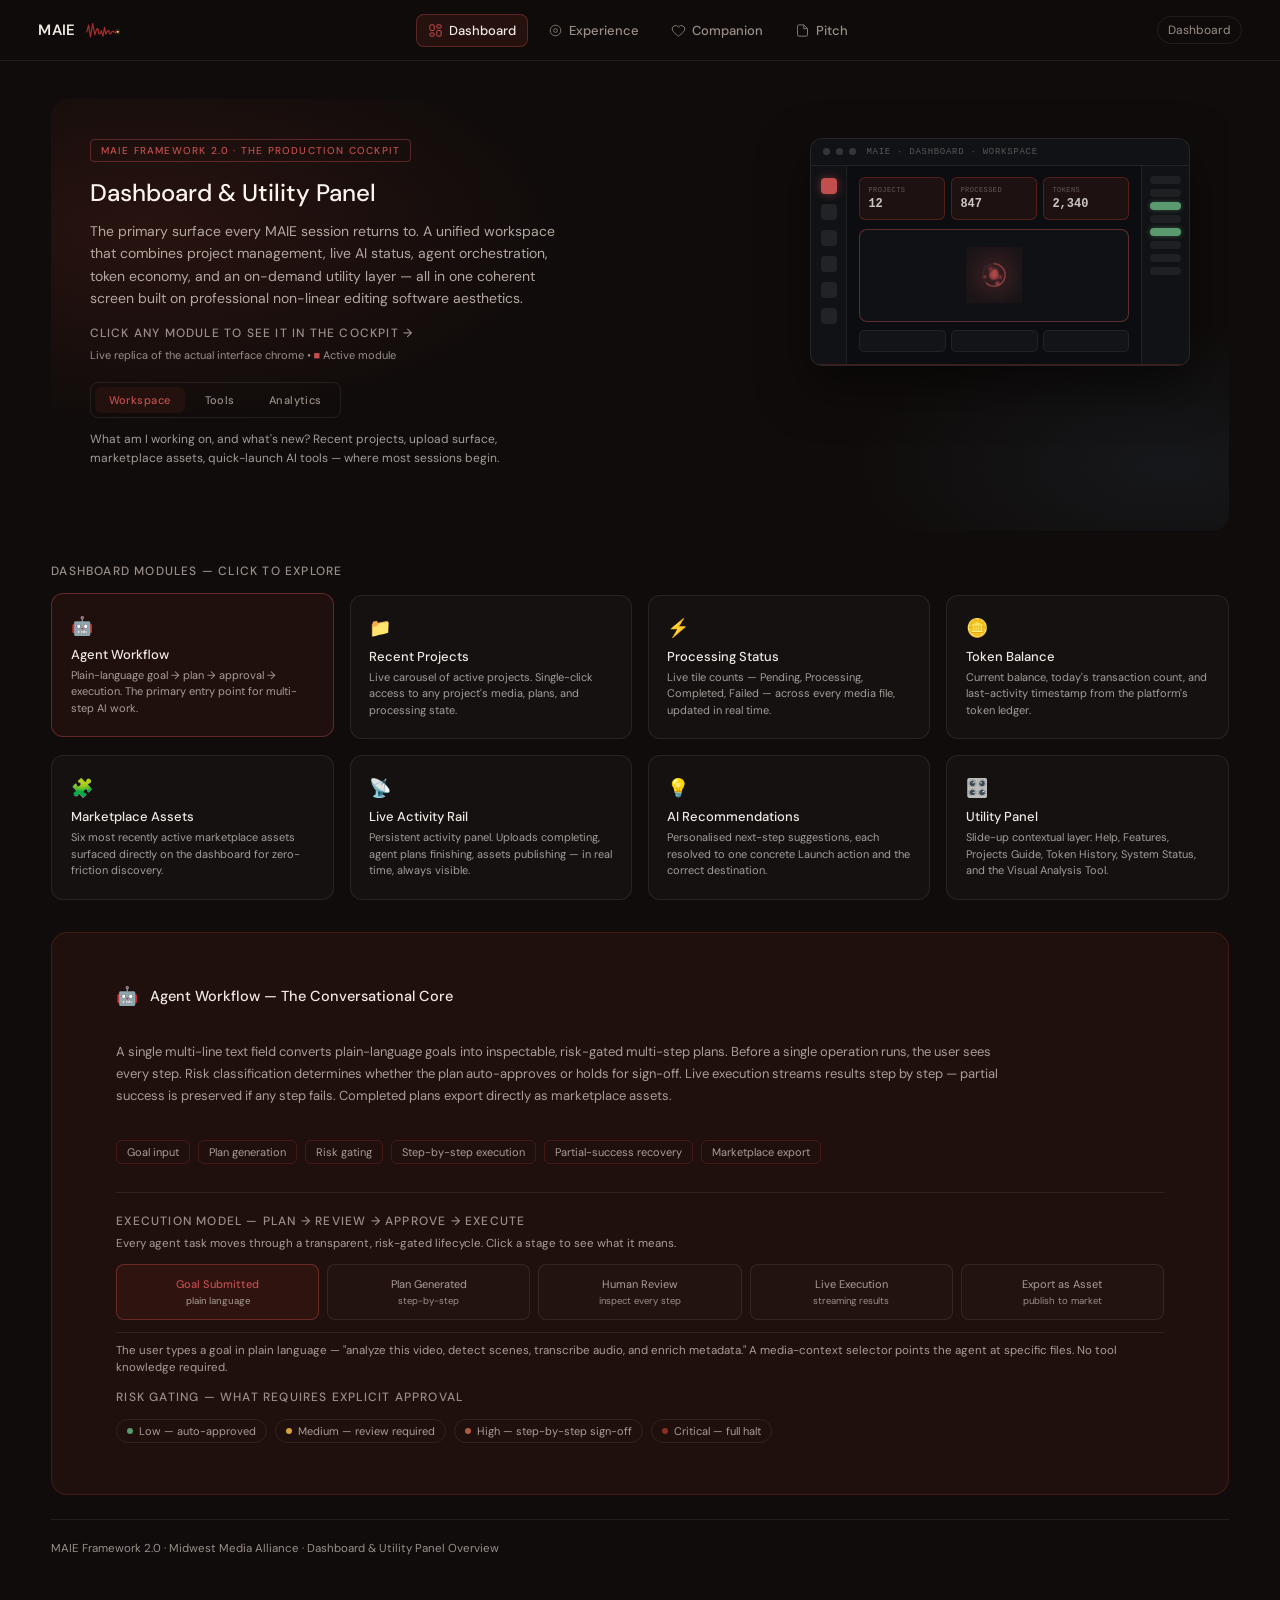
==== commit 1e0f973c: "chore: logos right side" ====
--- a/dashboard/index.html
+++ b/dashboard/index.html
@@ -421,6 +421,7 @@
 
 <nav class="mnav" aria-label="MAIE global navigation">
   <a class="mnav-brand" href="/">
+    <span class="mnav-brand-word">MAIE</span>
     <svg class="mnav-logo" viewBox="0 0 92 56" fill="none" stroke="#A52A2A" stroke-width="3.4" stroke-linecap="round" stroke-linejoin="round" xmlns="http://www.w3.org/2000/svg" aria-hidden="true">
       <path d="M 2,32 L 7,14 L 12,46 L 18,10 L 24,40
                C 29,20 33,20 33,30 C 33,40 39,40 41,28
@@ -430,7 +431,6 @@
       <circle cx="86" cy="32" r="3" fill="#FFD166" stroke="none"/>
       <circle cx="86" cy="32" r="6.5" fill="none" stroke="#FFD166" stroke-width="1" opacity="0.4"/>
     </svg>
-    <span class="mnav-brand-word">MAIE</span>
   </a>
 
   <div class="mnav-links" id="mnav-links">
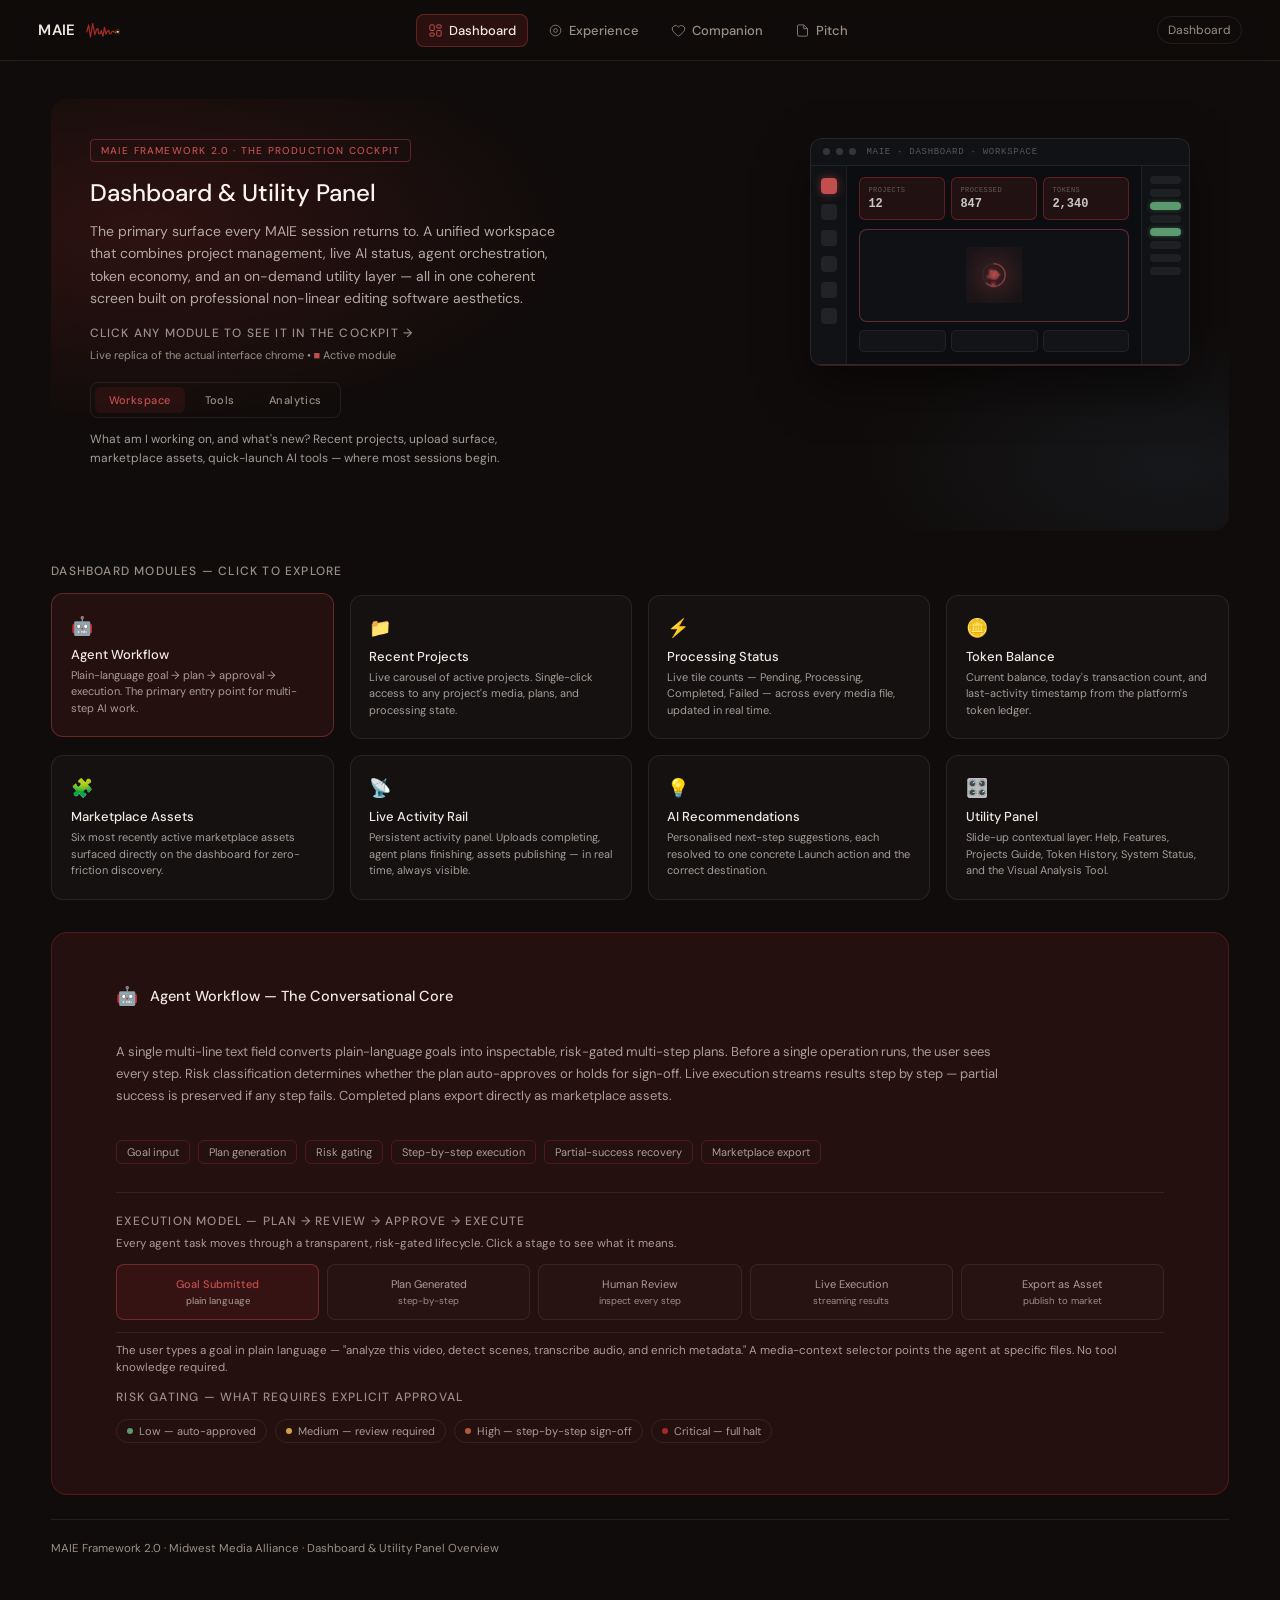
==== commit a226ed79: "phase 1 of unification files" ====
--- a/dashboard/index.html
+++ b/dashboard/index.html
@@ -7,6 +7,7 @@
 <title>MAIE — Dashboard</title>
 <link rel="preconnect" href="https://fonts.googleapis.com">
 <link href="https://fonts.googleapis.com/css2?family=DM+Sans:wght@300;400;500;600;700&display=swap" rel="stylesheet">
+<link rel="stylesheet" href="/assets/maie-tokens.css">
 </head>
 <body data-nav="dashboard">
 <style>
@@ -16,7 +17,7 @@
     --du-border: rgba(255,255,255,0.08);
     --du-text: #f0e9e4;
     --du-muted: #9a8f88;
-    --du-brand: #8a2e22;       
+    --du-brand: #A52A2A;       
     --du-brand-light: #c24e4e; 
     --du-amber: #d6a13c;
     --du-blue: #4d7ea8;
@@ -26,7 +27,7 @@
     --du-text-accent:    var(--du-brand-light);
     --du-surface-1:      rgba(255,255,255,0.025);
     --du-surface-0:      rgba(255,255,255,0.015);
-    --du-bg-accent:      rgba(138,46,34,0.14);
+    --du-bg-accent:      rgba(165,42,42,0.14);
     --du-border-accent:  rgba(194,78,78,0.4);
     --du-font-sans:      'DM Sans', -apple-system, BlinkMacSystemFont, sans-serif;
 
@@ -78,7 +79,7 @@
     content:'';
     position:absolute;
     inset:0;
-    background: radial-gradient(ellipse 55% 70% at 8% 30%, rgba(138,46,34,0.20) 0%, transparent 65%),
+    background: radial-gradient(ellipse 55% 70% at 8% 30%, rgba(165,42,42,0.20) 0%, transparent 65%),
                 radial-gradient(ellipse 45% 55% at 95% 85%, rgba(77,126,168,0.10) 0%, transparent 60%);
     pointer-events:none;
   }
@@ -122,7 +123,7 @@
     background: rgba(255,255,255,0.032); border:1px solid rgba(255,255,255,0.058); border-radius:6px;
     padding:8px; transition: border-color .2s, background .2s, transform .2s;
   }
-  .du-cockpit-tile.on { border-color: rgba(138,46,34,0.5); background: rgba(138,46,34,0.14); transform: translateY(-1px); }
+  .du-cockpit-tile.on { border-color: rgba(165,42,42,0.5); background: rgba(165,42,42,0.14); transform: translateY(-1px); }
   .du-cockpit-tile-label { font-family: var(--font-mono, monospace); font-size:7px; letter-spacing:.06em; text-transform:uppercase; color:rgba(232,230,227,0.34); }
   .du-cockpit-tile-val { font-family: var(--font-mono, monospace); font-size:12px; font-weight:600; color:rgba(232,230,227,0.85); margin-top:3px; }
   .du-cockpit-nucleus {
@@ -140,7 +141,7 @@
   .du-cockpit-rail-item { height:8px; border-radius:4px; background:rgba(255,255,255,0.06); transition: background .2s; }
   .du-cockpit-rail-item.on { background: var(--du-green); box-shadow: 0 0 5px rgba(91,154,111,.5); }
   .du-cockpit-sheet {
-    height: 0; background: rgba(255,255,255,0.025); border-top: 1px solid rgba(138,46,34,0.4);
+    height: 0; background: rgba(255,255,255,0.025); border-top: 1px solid rgba(165,42,42,0.4);
     overflow:hidden; transition: height .35s cubic-bezier(.4,0,.2,1);
     display:flex; align-items:center; justify-content:center;
   }
@@ -304,15 +305,7 @@
 
 <style>
   :root {
-    --mnav-bg:      rgba(16, 12, 11, 0.72);
-    --mnav-border:  rgba(255,255,255,0.08);
-    --mnav-text:    #f0e9e4;
-    --mnav-muted:   #9a8f88;
-    --mnav-brand:   #8a2e22;
-    --mnav-brand-light: #c24e4e;
-    --mnav-amber:   #d6a13c;
-    --mnav-font:    'DM Sans', -apple-system, BlinkMacSystemFont, sans-serif;
-    --mnav-height:  60px;
+    /* --mnav-* tokens now come from /assets/maie-tokens.css (single source of truth) */
   }
 
   .mnav {
@@ -369,7 +362,7 @@
   .mnav-link:hover { color: var(--mnav-text); background: rgba(255,255,255,0.05); }
   .mnav-link.active {
     color: var(--mnav-text);
-    background: rgba(138,46,34,0.18);
+    background: rgba(165,42,42,0.18);
     box-shadow: inset 0 0 0 1px rgba(194,78,78,0.35);
   }
   .mnav-link.active svg { opacity: 1; color: var(--mnav-brand-light); }
@@ -658,7 +651,7 @@
         headline: 'The Conversational Core',
         body: 'A single multi-line text field converts plain-language goals into inspectable, risk-gated multi-step plans. Before a single operation runs, the user sees every step. Risk classification determines whether the plan auto-approves or holds for sign-off. Live execution streams results step by step — partial success is preserved if any step fails. Completed plans export directly as marketplace assets.',
         attrs: ['Goal input', 'Plan generation', 'Risk gating', 'Step-by-step execution', 'Partial-success recovery', 'Marketplace export'],
-        color: 'rgba(138,46,34,0.14)', border: 'rgba(138,46,34,0.35)',
+        color: 'rgba(165,42,42,0.14)', border: 'rgba(165,42,42,0.35)',
       }
     },
     projects: {
@@ -718,7 +711,7 @@
         headline: 'Next Steps, Not Generic Upsells',
         body: 'Each recommendation is keyword-matched to the single most relevant tool or destination — scene language routes to Scene Detection, metadata language routes to Metadata Enrichment, marketplace language routes to Asset Management. Every suggestion carries exactly one correctly-targeted Launch action. No dead-end descriptions. No navigation required. The recommendation layer reads the user\'s project count and usage history; its suggestions are not the same for a new user and a user with 50 processed projects.',
         attrs: ['Personalised to usage history', 'Keyword-to-tool matching', 'One Launch action per recommendation', 'Scene · Metadata · Marketplace routing', 'Project-count aware'],
-        color: 'rgba(138,46,34,0.10)', border: 'rgba(138,46,34,0.28)',
+        color: 'rgba(165,42,42,0.10)', border: 'rgba(165,42,42,0.28)',
       }
     },
     utility: {
@@ -728,7 +721,7 @@
         headline: 'The On-Demand Contextual Layer',
         body: 'The Utility Panel slides up from the bottom of any page — 64px collapsed rail with a hover-pulse expand affordance, 80vh fully expanded. Six built-in pages: About, Features, Help & Support (with a live backend health fetch), Dashboard Guide, Token History (full paginated ledger), and System Status (live service meters with the same dot-pulse language used across the entire platform). Each page shares a single unified —mu-* design token system, so the panel chrome and every page inside it read as one instrument, not six disconnected tools.',
         attrs: ['Slide-up from any page', '64px → 80vh', 'Live /health/live fetch in Help', 'System Status live meters', 'Token History paginated ledger', 'Unified —mu-* token system'],
-        color: 'rgba(138,46,34,0.12)', border: 'rgba(138,46,34,0.35)',
+        color: 'rgba(165,42,42,0.12)', border: 'rgba(165,42,42,0.35)',
       }
     },
   };
@@ -747,7 +740,7 @@
     { label: 'Low — auto-approved',          color: 'var(--du-green)' },
     { label: 'Medium — review required',     color: 'var(--du-amber)' },
     { label: 'High — step-by-step sign-off', color: '#b05c3a' },
-    { label: 'Critical — full halt',         color: '#8a2e22' },
+    { label: 'Critical — full halt',         color: '#A52A2A' },
   ];
 
   // Compact tab content for the hero's view-tab strip — replaces the old
--- a/assets/maie-tokens.css
+++ b/assets/maie-tokens.css
@@ -0,0 +1,60 @@
+/* ═══════════════════════════════════════════════════════════════════
+   MAIE-TOKENS.CSS — single source of truth for the portal.
+   Canonicalized 2026-07-20: pitch/index.html's palette (--primary:
+   #A52A2A) was chosen as the brand red. dashboard, index, and the
+   shared nav previously carried an unreconciled #8a2e22 under their
+   own --du-* / --mnav-* / --brand prefixes — those have been updated
+   in place to match. If a color needs to change again, change it here
+   ONLY; every page links this file before its own inline <style>, so
+   local blocks should reference these vars instead of re-declaring hex.
+   ═══════════════════════════════════════════════════════════════════ */
+:root {
+  --primary:        #A52A2A;
+  --primary-light:  #C24E4E;
+  --primary-dark:   #772E25;
+  --primary-glow:   rgba(165,42,42,0.32);
+  --accent:         #FFB400;
+
+  --bg:             #09090B;
+  --bg-alt:         #0C0D10;
+  --surface:        #111318;
+  --surface-raised: rgba(255,255,255,0.025);
+  --surface-card:   #161820;
+
+  --border:         rgba(255,255,255,0.07);
+  --border-strong:  rgba(255,255,255,0.13);
+  --border-brand:   rgba(165,42,42,0.35);
+
+  --text-1:         rgba(232,230,227,0.94);
+  --text-2:         rgba(232,230,227,0.60);
+  --text-3:         rgba(232,230,227,0.38);
+  --text-4:         rgba(232,230,227,0.22);
+
+  --font-display:   'Bebas Neue', sans-serif;
+  --font-ui:        'DM Sans', -apple-system, BlinkMacSystemFont, sans-serif;
+  --font-mono:      'JetBrains Mono', monospace;
+
+  --radius-sm: 6px;
+  --radius:    10px;
+  --radius-lg: 16px;
+  --ease:      cubic-bezier(0.4,0,0.2,1);
+  --spring:    cubic-bezier(0.34,1.56,0.64,1);
+  /* Reserved for scene-level cinematic moments only (pitch's curtain,
+     module enter, staggered reveals) — NOT for buttons/hovers/nav,
+     which should stay on --ease. Do not apply globally. */
+  --ease-cinematic: cubic-bezier(0.16, 1, 0.3, 1);
+
+  /* ── Shared global nav (--mnav-*) ──────────────────────────────────
+     Aliased to the canonical brand vars above so the nav can never
+     drift out of sync with the rest of the system again. Values that
+     are nav-specific (translucency, near-white text tone) stay literal. */
+  --mnav-bg:          rgba(16, 12, 11, 0.72);
+  --mnav-border:      rgba(255,255,255,0.08);
+  --mnav-text:        #f0e9e4;
+  --mnav-muted:       #9a8f88;
+  --mnav-brand:       var(--primary);
+  --mnav-brand-light: var(--primary-light);
+  --mnav-amber:       #d6a13c;
+  --mnav-font:        var(--font-ui);
+  --mnav-height:      60px;
+}
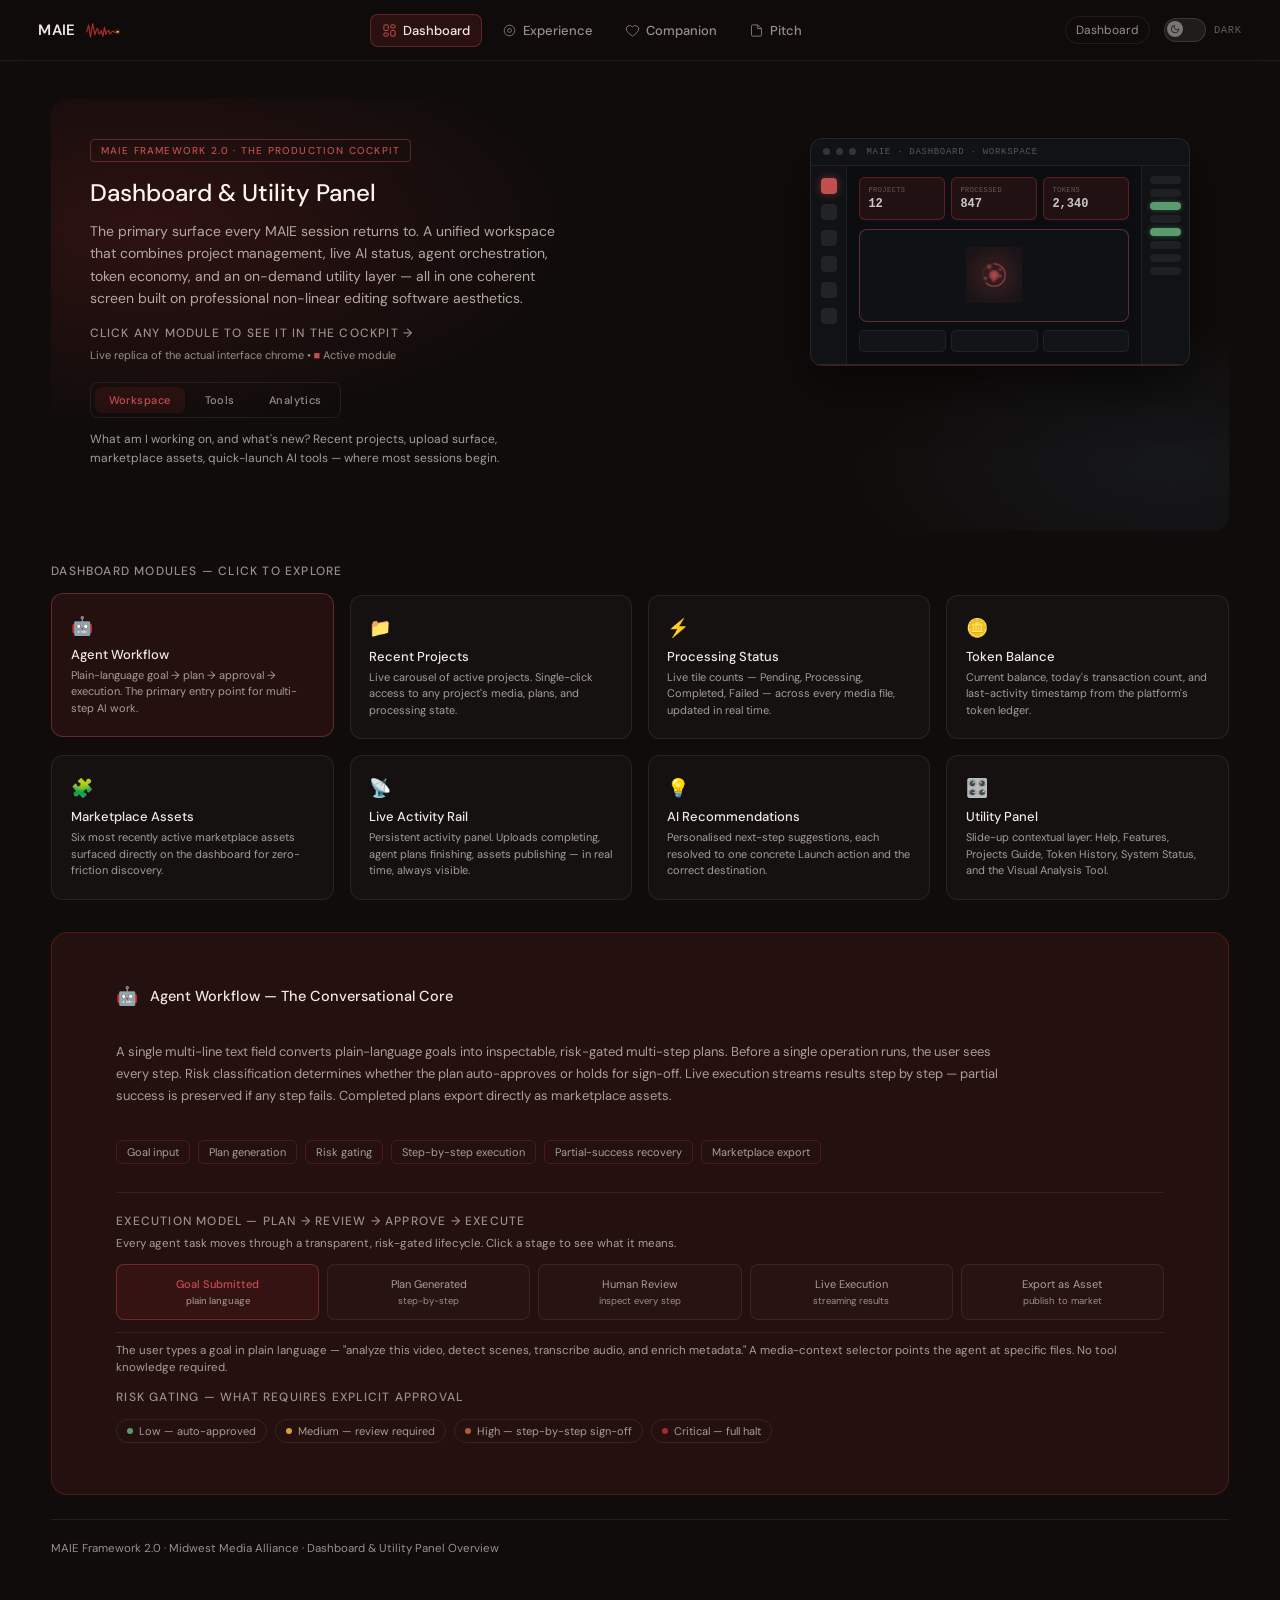
==== commit 013d1458: "light toggle update" ====
--- a/dashboard/index.html
+++ b/dashboard/index.html
@@ -2,6 +2,7 @@
 <!DOCTYPE html>
 <html lang="en">
 <head>
+<script src="/assets/theme-init.js"></script>
 <meta charset="UTF-8">
 <meta name="viewport" content="width=device-width, initial-scale=1.0">
 <title>MAIE — Dashboard</title>
@@ -447,6 +448,12 @@
 
   <div class="mnav-right">
     <span class="mnav-context" id="mnav-context"></span>
+    <button class="mnav-theme-toggle" id="mnav-theme-toggle" type="button">
+      <span class="mnav-theme-track">
+        <span class="mnav-theme-thumb" id="mnav-theme-thumb"></span>
+      </span>
+      <span class="mnav-theme-label" id="mnav-theme-label"></span>
+    </button>
     <button class="mnav-toggle" id="mnav-toggle" aria-label="Open menu" aria-expanded="false">
       <svg width="18" height="18" viewBox="0 0 24 24" fill="none" stroke="currentColor" stroke-width="2"><path d="M3 6h18M3 12h18M3 18h18"/></svg>
     </button>
@@ -466,6 +473,35 @@
       if (ctx) ctx.textContent = label;
     }
   });
+
+  var SUN_ICON  = '<svg viewBox="0 0 24 24" fill="none" stroke="currentColor" stroke-width="2" stroke-linecap="round"><circle cx="12" cy="12" r="4"/><path d="M12 2v2M12 20v2M4.93 4.93l1.41 1.41M17.66 17.66l1.41 1.41M2 12h2M20 12h2M4.93 19.07l1.41-1.41M17.66 6.34l1.41-1.41"/></svg>';
+  var MOON_ICON = '<svg viewBox="0 0 24 24" fill="none" stroke="currentColor" stroke-width="2" stroke-linecap="round" stroke-linejoin="round"><path d="M21 12.79A9 9 0 1 1 11.21 3 7 7 0 0 0 21 12.79Z"/></svg>';
+
+  var themeBtn = document.getElementById('mnav-theme-toggle');
+  var themeThumb = document.getElementById('mnav-theme-thumb');
+  var themeLabel = document.getElementById('mnav-theme-label');
+
+  function renderTheme() {
+    var isDark = document.documentElement.getAttribute('data-theme') !== 'light';
+    if (themeThumb) themeThumb.innerHTML = isDark ? MOON_ICON : SUN_ICON;
+    if (themeLabel) themeLabel.textContent = isDark ? 'Dark' : 'Light';
+    if (themeBtn) {
+      var next = isDark ? 'light' : 'dark';
+      themeBtn.setAttribute('aria-label', 'Switch to ' + next + ' mode');
+      themeBtn.setAttribute('title', 'Switch to ' + next + ' mode');
+    }
+  }
+  renderTheme();
+
+  if (themeBtn) {
+    themeBtn.addEventListener('click', function () {
+      var isDark = document.documentElement.getAttribute('data-theme') !== 'light';
+      var next = isDark ? 'light' : 'dark';
+      document.documentElement.setAttribute('data-theme', next);
+      try { localStorage.setItem('maie-theme', next); } catch (e) {}
+      renderTheme();
+    });
+  }
 
   var toggle = document.getElementById('mnav-toggle');
   var overlay = document.getElementById('mnav-overlay');
--- a/assets/maie-tokens.css
+++ b/assets/maie-tokens.css
@@ -58,3 +58,115 @@
   --mnav-font:        var(--font-ui);
   --mnav-height:      60px;
 }
+
+/* ═══════════════════════════════════════════════════════════════════
+   LIGHT MODE — set via data-theme="light" on <html>
+   Written by assets/theme-init.js (seed, pre-paint) and the nav
+   toggle's click handler (localStorage key: "maie-theme").
+   Mirrors the two-block pattern in the MAIE app's global.css.
+   ═══════════════════════════════════════════════════════════════════ */
+[data-theme="light"] {
+  --primary:        #772E25;
+  --primary-light:  #A52A2A;
+  --primary-dark:   #5C1F18;
+  --primary-glow:   rgba(119,46,37,0.18);
+  --accent:         #B8860B;
+
+  --bg:             #EDEEF1;
+  --bg-alt:         #F0F2F5;
+  --surface:        #FFFFFF;
+  --surface-raised: rgba(0,0,0,0.02);
+  --surface-card:   #FFFFFF;
+
+  --border:         rgba(0,0,0,0.09);
+  --border-strong:  rgba(0,0,0,0.15);
+  --border-brand:   rgba(119,46,37,0.22);
+
+  --text-1:         rgba(17,19,24,0.94);
+  --text-2:         rgba(17,19,24,0.62);
+  --text-3:         rgba(17,19,24,0.40);
+  --text-4:         rgba(17,19,24,0.24);
+
+  --mnav-bg:          rgba(255, 255, 255, 0.82);
+  --mnav-border:      rgba(0,0,0,0.08);
+  --mnav-text:        #1A1410;
+  --mnav-muted:       #6b625c;
+  --mnav-amber:       #9c7420;
+}
+
+/* ═══════════════════════════════════════════════════════════════════
+   THEME TOGGLE — shared control, same look as the app's ThemeToggle.tsx
+   (Sun/Moon pill switch). Vanilla markup lives in nav-component.html;
+   this is the only place its styles are defined so every host page
+   that links this file gets it for free.
+   ═══════════════════════════════════════════════════════════════════ */
+.mnav-theme-toggle {
+  display:          inline-flex;
+  align-items:      center;
+  gap:              8px;
+  cursor:           pointer;
+  user-select:      none;
+  background:       none;
+  border:           none;
+  padding:          0;
+  margin-left:      4px;
+}
+
+.mnav-theme-track {
+  position:     relative;
+  width:        40px;
+  height:       22px;
+  border-radius:100px;
+  border:       1px solid transparent;
+  transition:   background 0.22s ease, border-color 0.22s ease, box-shadow 0.22s ease;
+  flex-shrink:  0;
+}
+[data-theme="dark"] .mnav-theme-track {
+  background:  rgba(255, 255, 255, 0.07);
+  border-color: rgba(255, 255, 255, 0.12);
+}
+[data-theme="light"] .mnav-theme-track {
+  background:  rgba(165, 42, 42, 0.12);
+  border-color: rgba(165, 42, 42, 0.3);
+  box-shadow:  0 0 0 1px rgba(165, 42, 42, 0.12);
+}
+
+.mnav-theme-thumb {
+  position:       absolute;
+  top:            2px;
+  width:          16px;
+  height:         16px;
+  border-radius:  50%;
+  transition:     left 0.22s cubic-bezier(0.4, 0, 0.2, 1), background 0.22s ease, box-shadow 0.22s ease;
+  display:        flex;
+  align-items:    center;
+  justify-content:center;
+}
+.mnav-theme-thumb svg { width: 10px; height: 10px; display: block; }
+[data-theme="dark"] .mnav-theme-thumb {
+  left:       2px;
+  background: rgba(232, 230, 227, 0.45);
+  box-shadow: none;
+  color:      #1a1a1a;
+}
+[data-theme="light"] .mnav-theme-thumb {
+  left:       20px;
+  background: #A52A2A;
+  box-shadow: 0 1px 6px rgba(165, 42, 42, 0.45);
+  color:      #fff;
+}
+
+.mnav-theme-label {
+  font-family:    var(--font-mono);
+  font-size:      10.5px;
+  font-weight:    500;
+  letter-spacing: 0.06em;
+  text-transform: uppercase;
+  transition:     color 0.22s ease;
+}
+[data-theme="dark"] .mnav-theme-label  { color: rgba(232, 230, 227, 0.38); }
+[data-theme="light"] .mnav-theme-label { color: rgba(165, 42, 42, 0.75); }
+
+@media (max-width: 720px) {
+  .mnav-theme-toggle { margin-left: 0; }
+}
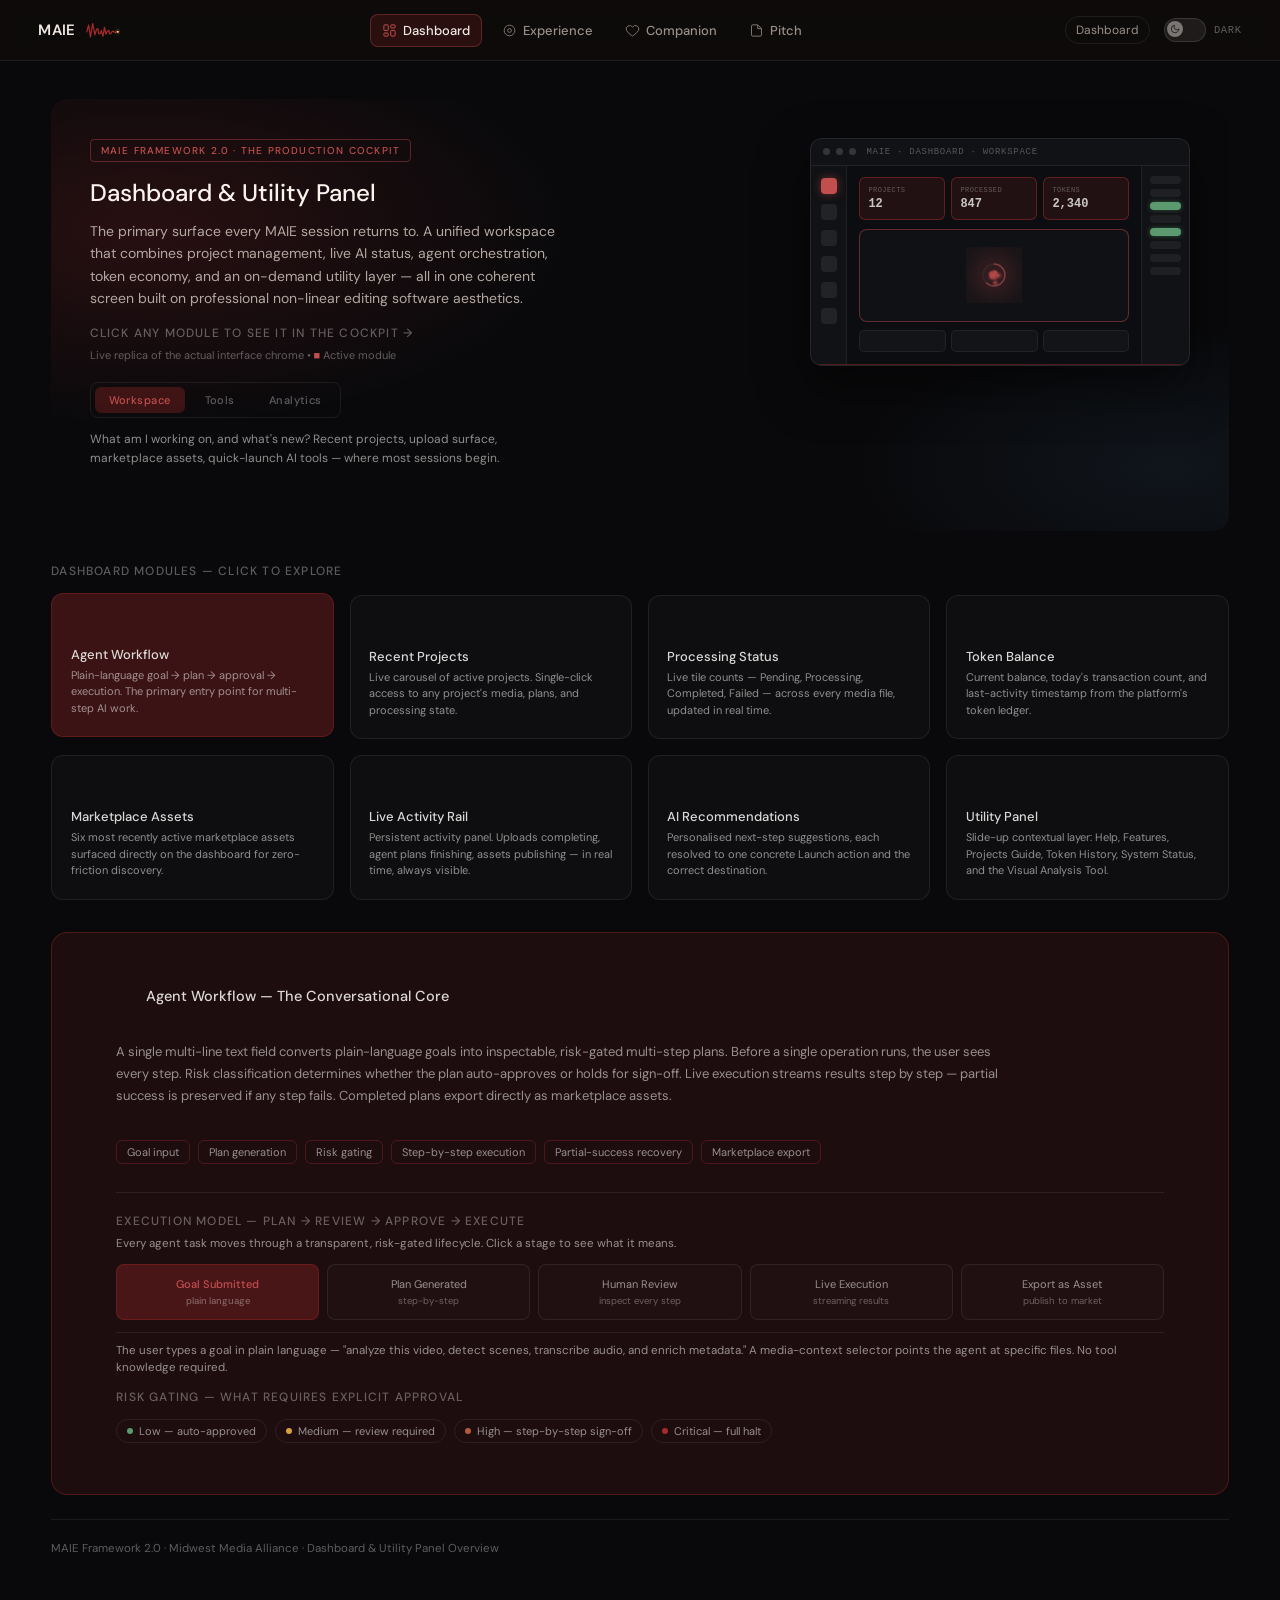
==== commit e498c8ab: "post-icon implementation" ====
--- a/dashboard/index.html
+++ b/dashboard/index.html
@@ -1,4 +1,3 @@
-
 <!DOCTYPE html>
 <html lang="en">
 <head>
@@ -12,27 +11,37 @@
 </head>
 <body data-nav="dashboard">
 <style>
+  /* --du-* used to redeclare hardcoded dark-only hex here, which silently
+     overrode /assets/maie-tokens.css and made the theme toggle a no-op on
+     this page (same bug pitch/index.html had — see maie-tokens.css header).
+     These now alias to the canonical vars so light mode reaches the whole
+     page, not just the nav. --du-amber/--du-blue/--du-green stay literal:
+     they're page-specific status-chip colors with no canonical counterpart,
+     same as the semantic accent colors left literal in pitch's chapter data. */
   :root {
-    --du-bg: #100c0b;
-    --du-surface: #18120f;
-    --du-border: rgba(255,255,255,0.08);
-    --du-text: #f0e9e4;
-    --du-muted: #9a8f88;
-    --du-brand: #A52A2A;       
-    --du-brand-light: #c24e4e; 
+    --du-bg:              var(--bg);
+    --du-surface:         var(--surface);
+    --du-border:          var(--border);
+    --du-text:            var(--text-1);
+    --du-muted:           var(--text-3);
+    --du-brand:           var(--primary);
+    --du-brand-light:     var(--primary-light);
     --du-amber: #d6a13c;
     --du-blue: #4d7ea8;
     --du-green: #5b9a6f;
 
-    --du-text-secondary: rgba(240,233,228,0.65);
+    --du-text-secondary: var(--text-2);
     --du-text-accent:    var(--du-brand-light);
-    --du-surface-1:      rgba(255,255,255,0.025);
+    --du-surface-1:      var(--surface-raised);
     --du-surface-0:      rgba(255,255,255,0.015);
-    --du-bg-accent:      rgba(165,42,42,0.14);
-    --du-border-accent:  rgba(194,78,78,0.4);
-    --du-font-sans:      'DM Sans', -apple-system, BlinkMacSystemFont, sans-serif;
-
-    --du-ease-cinematic: cubic-bezier(0.16, 1, 0.3, 1);
+    --du-bg-accent:      var(--primary-glow);
+    --du-border-accent:  var(--border-brand);
+    --du-font-sans:      var(--font-ui);
+
+    --du-ease-cinematic: var(--ease-cinematic);
+  }
+  [data-theme="light"] {
+    --du-surface-0: rgba(0,0,0,0.015);
   }
   body {
     margin: 0;
@@ -179,6 +188,14 @@
   }
   .du-module-card.active { border-width: 1px; }
   .du-module-icon { font-size:18px; margin-bottom:.5rem; }
+  .icon-mask {
+    display:inline-block; width:18px; height:18px;
+    background-color: currentColor;
+    -webkit-mask-image: var(--icon-src); mask-image: var(--icon-src);
+    -webkit-mask-size: contain; mask-size: contain;
+    -webkit-mask-repeat: no-repeat; mask-repeat: no-repeat;
+    -webkit-mask-position: center; mask-position: center;
+  }
   .du-module-name { font-size:13px; font-weight:500; color: var(--du-text); margin: 0 0 .25rem; }
   .du-module-role { font-size:11px; color: var(--du-text-secondary); line-height:1.5; }
 
@@ -266,6 +283,7 @@
 
   .du-detail-head { display:flex; align-items:center; gap:.75rem; }
   .du-detail-icon { font-size:18px; }
+  .du-detail-icon .icon-mask { vertical-align:middle; }
   .du-detail-name { font-size:14.5px; font-weight:500; color: var(--du-text); }
   .du-detail-body { font-size:13px; color: var(--du-text-secondary); line-height:1.7; max-width: 900px; }
   .du-detail-attrs { display:flex; flex-wrap:wrap; gap:8px; }
@@ -614,42 +632,42 @@
   <div class="du-section-label">Dashboard Modules — click to explore</div>
   <div class="du-module-grid" id="du-module-grid">
     <div class="du-module-card active" data-module="agent">
-      <div class="du-module-icon">🤖</div>
+      <div class="du-module-icon"><span class="icon-mask" style="--icon-src:url(/assets/icons/ai.svg)" aria-hidden="true"></span></div>
       <div class="du-module-name">Agent Workflow</div>
       <div class="du-module-role">Plain-language goal → plan → approval → execution. The primary entry point for multi-step AI work.</div>
     </div>
     <div class="du-module-card" data-module="projects">
-      <div class="du-module-icon">📁</div>
+      <div class="du-module-icon"><span class="icon-mask" style="--icon-src:url(/assets/icons/projects.svg)" aria-hidden="true"></span></div>
       <div class="du-module-name">Recent Projects</div>
       <div class="du-module-role">Live carousel of active projects. Single-click access to any project's media, plans, and processing state.</div>
     </div>
     <div class="du-module-card" data-module="processing">
-      <div class="du-module-icon">⚡</div>
+      <div class="du-module-icon"><span class="icon-mask" style="--icon-src:url(/assets/icons/compute.svg)" aria-hidden="true"></span></div>
       <div class="du-module-name">Processing Status</div>
       <div class="du-module-role">Live tile counts — Pending, Processing, Completed, Failed — across every media file, updated in real time.</div>
     </div>
     <div class="du-module-card" data-module="tokens">
-      <div class="du-module-icon">🪙</div>
+      <div class="du-module-icon"><span class="icon-mask" style="--icon-src:url(/assets/icons/token.svg)" aria-hidden="true"></span></div>
       <div class="du-module-name">Token Balance</div>
       <div class="du-module-role">Current balance, today's transaction count, and last-activity timestamp from the platform's token ledger.</div>
     </div>
     <div class="du-module-card" data-module="marketplace">
-      <div class="du-module-icon">🧩</div>
+      <div class="du-module-icon"><span class="icon-mask" style="--icon-src:url(/assets/icons/marketplace.svg)" aria-hidden="true"></span></div>
       <div class="du-module-name">Marketplace Assets</div>
       <div class="du-module-role">Six most recently active marketplace assets surfaced directly on the dashboard for zero-friction discovery.</div>
     </div>
     <div class="du-module-card" data-module="activity">
-      <div class="du-module-icon">📡</div>
+      <div class="du-module-icon"><span class="icon-mask" style="--icon-src:url(/assets/icons/radio.svg)" aria-hidden="true"></span></div>
       <div class="du-module-name">Live Activity Rail</div>
       <div class="du-module-role">Persistent activity panel. Uploads completing, agent plans finishing, assets publishing — in real time, always visible.</div>
     </div>
     <div class="du-module-card" data-module="recommendations">
-      <div class="du-module-icon">💡</div>
+      <div class="du-module-icon"><span class="icon-mask" style="--icon-src:url(/assets/icons/idea.svg)" aria-hidden="true"></span></div>
       <div class="du-module-name">AI Recommendations</div>
       <div class="du-module-role">Personalised next-step suggestions, each resolved to one concrete Launch action and the correct destination.</div>
     </div>
     <div class="du-module-card" data-module="utility">
-      <div class="du-module-icon">🎛️</div>
+      <div class="du-module-icon"><span class="icon-mask" style="--icon-src:url(/assets/icons/utility.svg)" aria-hidden="true"></span></div>
       <div class="du-module-name">Utility Panel</div>
       <div class="du-module-role">Slide-up contextual layer: Help, Features, Projects Guide, Token History, System Status, and the Visual Analysis Tool.</div>
     </div>
@@ -681,7 +699,7 @@
 
   const MODULES = {
     agent: {
-      icon: '🤖', name: 'Agent Workflow',
+      icon: '<span class="icon-mask" style="--icon-src:url(/assets/icons/ai.svg)" aria-hidden="true"></span>', name: 'Agent Workflow',
       sideSlot: 0, tiles: [0,1,2], nucleus: true, railItems: [2,4], sheet: false,
       detail: {
         headline: 'The Conversational Core',
@@ -691,7 +709,7 @@
       }
     },
     projects: {
-      icon: '📁', name: 'Recent Projects',
+      icon: '<span class="icon-mask" style="--icon-src:url(/assets/icons/projects.svg)" aria-hidden="true"></span>', name: 'Recent Projects',
       sideSlot: 1, tiles: [0], nucleus: false, railItems: [], sheet: false,
       detail: {
         headline: 'Resumption, Not Discovery',
@@ -701,7 +719,7 @@
       }
     },
     processing: {
-      icon: '⚡', name: 'Processing Status',
+      icon: '<span class="icon-mask" style="--icon-src:url(/assets/icons/compute.svg)" aria-hidden="true"></span>', name: 'Processing Status',
       sideSlot: 2, tiles: [0,1], nucleus: false, railItems: [0,1,2,3,4,5], sheet: false,
       detail: {
         headline: 'Operational Transparency at a Glance',
@@ -711,7 +729,7 @@
       }
     },
     tokens: {
-      icon: '🪙', name: 'Token Balance',
+      icon: '<span class="icon-mask" style="--icon-src:url(/assets/icons/token.svg)" aria-hidden="true"></span>', name: 'Token Balance',
       sideSlot: 3, tiles: [2], nucleus: false, railItems: [6,7], sheet: false,
       detail: {
         headline: 'A Real Economy, Not a Points System',
@@ -721,7 +739,7 @@
       }
     },
     marketplace: {
-      icon: '🧩', name: 'Marketplace Assets',
+      icon: '<span class="icon-mask" style="--icon-src:url(/assets/icons/marketplace.svg)" aria-hidden="true"></span>', name: 'Marketplace Assets',
       sideSlot: 4, tiles: [], nucleus: false, railItems: [3,5], sheet: false,
       detail: {
         headline: 'Discovery Without a Detour',
@@ -731,7 +749,7 @@
       }
     },
     activity: {
-      icon: '📡', name: 'Live Activity Rail',
+      icon: '<span class="icon-mask" style="--icon-src:url(/assets/icons/radio.svg)" aria-hidden="true"></span>', name: 'Live Activity Rail',
       sideSlot: 5, tiles: [], nucleus: false, railItems: [0,1,2,3,4,5,6,7], sheet: false,
       detail: {
         headline: 'The User Never Wonders if Something Is Happening',
@@ -741,7 +759,7 @@
       }
     },
     recommendations: {
-      icon: '💡', name: 'AI Recommendations',
+      icon: '<span class="icon-mask" style="--icon-src:url(/assets/icons/idea.svg)" aria-hidden="true"></span>', name: 'AI Recommendations',
       sideSlot: 1, tiles: [], nucleus: true, railItems: [], sheet: false,
       detail: {
         headline: 'Next Steps, Not Generic Upsells',
@@ -751,7 +769,7 @@
       }
     },
     utility: {
-      icon: '🎛️', name: 'Utility Panel',
+      icon: '<span class="icon-mask" style="--icon-src:url(/assets/icons/utility.svg)" aria-hidden="true"></span>', name: 'Utility Panel',
       sideSlot: 0, tiles: [], nucleus: false, railItems: [], sheet: true,
       detail: {
         headline: 'The On-Demand Contextual Layer',
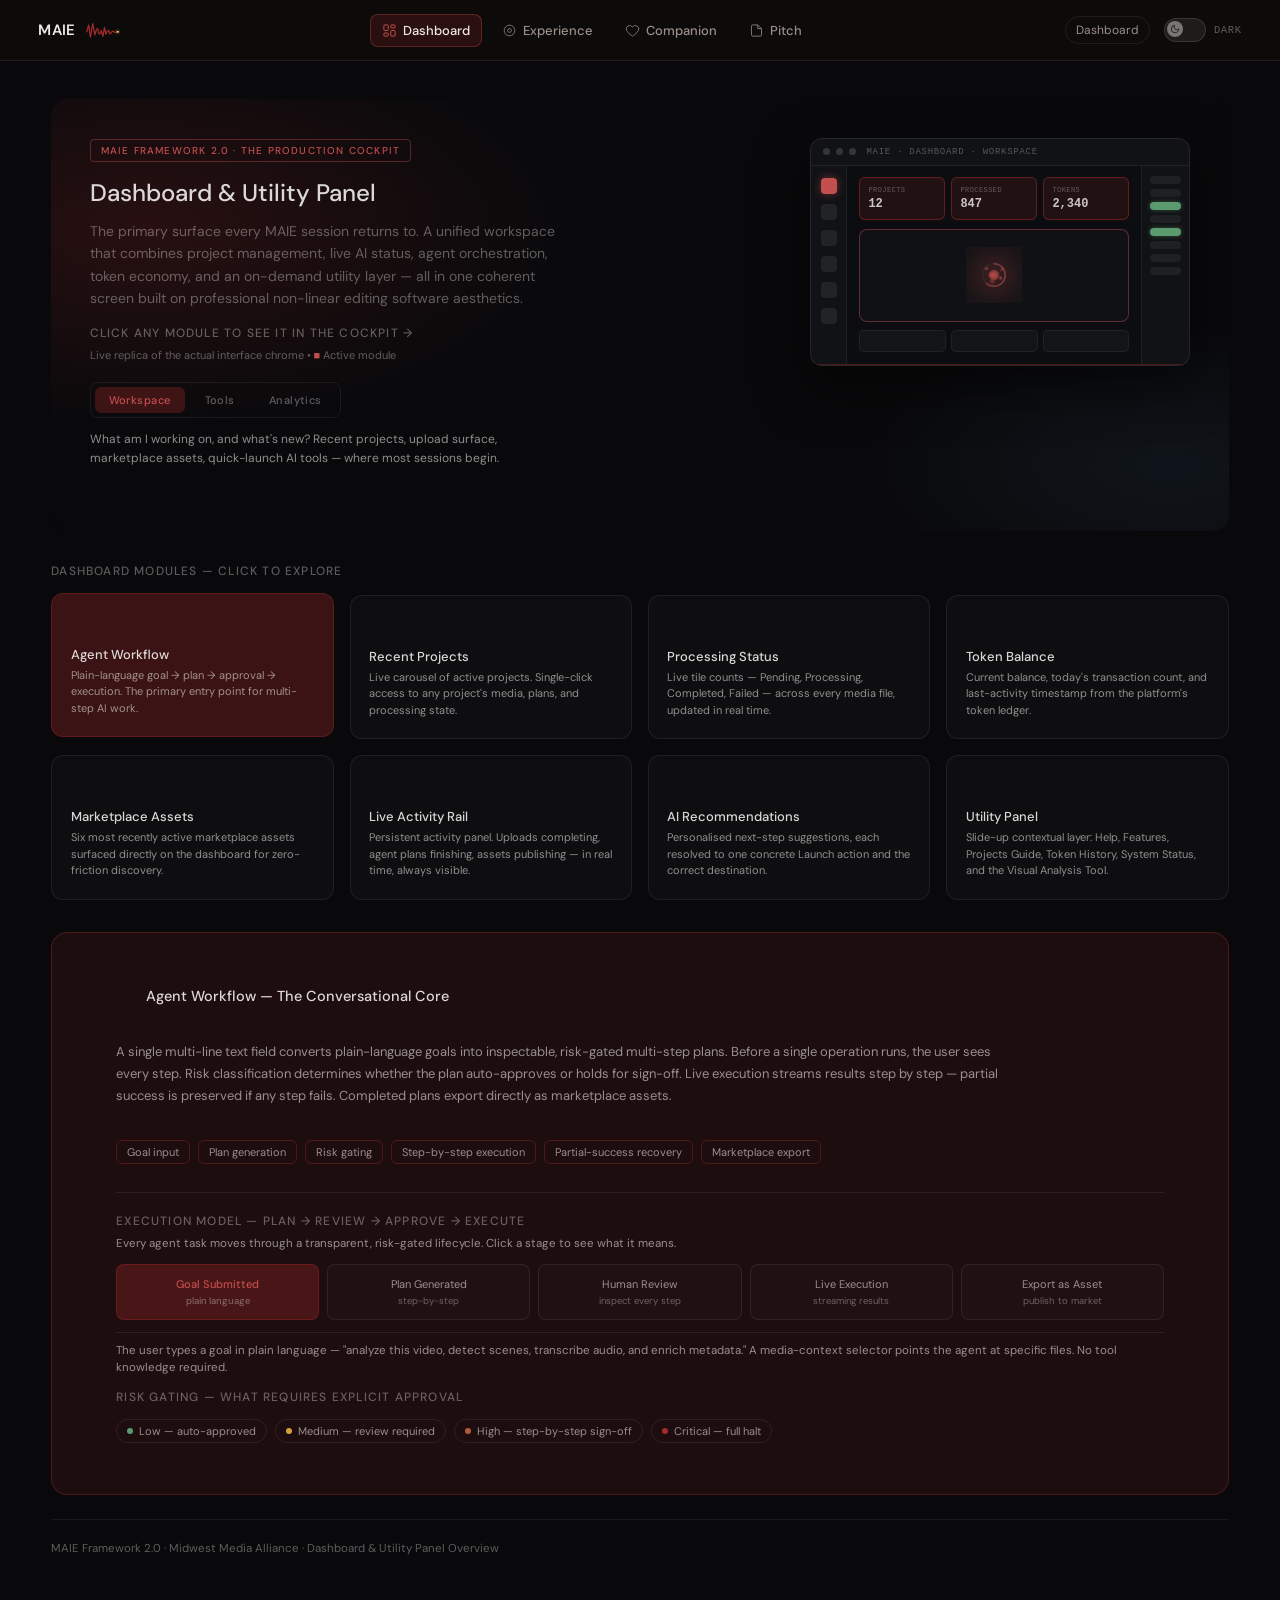
==== commit af323dbe: "light mode contrast fixes for headers, sidebar nav list numbers, and pixie engine responsiveness to " ====
--- a/dashboard/index.html
+++ b/dashboard/index.html
@@ -100,8 +100,8 @@
     color: var(--du-brand-light); border: 0.5px solid rgba(194,78,78,.4);
     border-radius:4px; padding:4px 10px; margin-bottom:1rem; font-weight:500;
   }
-  .du-hero-title { font-size:24px; font-weight:500; color:#fbf3ee; margin:0 0 .75rem; line-height:1.25; }
-  .du-hero-sub { font-size:14px; color: #b3a8a0; line-height:1.6; margin:0; max-width:480px; }
+  .du-hero-title { font-size:24px; font-weight:500; color: var(--du-text); margin:0 0 .75rem; line-height:1.25; }
+  .du-hero-sub { font-size:14px; color: var(--du-muted); line-height:1.6; margin:0; max-width:480px; }
 
   /* ── Live cockpit replica ──────────────────────────────────────────── */
   .du-cockpit-wrap { flex-shrink:0; position:relative; z-index:1; width: 100%; max-width: 380px; }
--- a/assets/maie-tokens.css
+++ b/assets/maie-tokens.css
@@ -17,6 +17,7 @@
 
   --bg:             #09090B;
   --bg-alt:         #0C0D10;
+  --bg-glass:       rgba(9,9,11,0.92);
   --surface:        #111318;
   --surface-raised: rgba(255,255,255,0.025);
   --surface-card:   #161820;
@@ -73,7 +74,8 @@
   --accent:         #B8860B;
 
   --bg:             #EDEEF1;
-  --bg-alt:         #F0F2F5;
+  --bg-alt:         #E4E6EA;
+  --bg-glass:       rgba(237,238,241,0.92);
   --surface:        #FFFFFF;
   --surface-raised: rgba(0,0,0,0.02);
   --surface-card:   #FFFFFF;
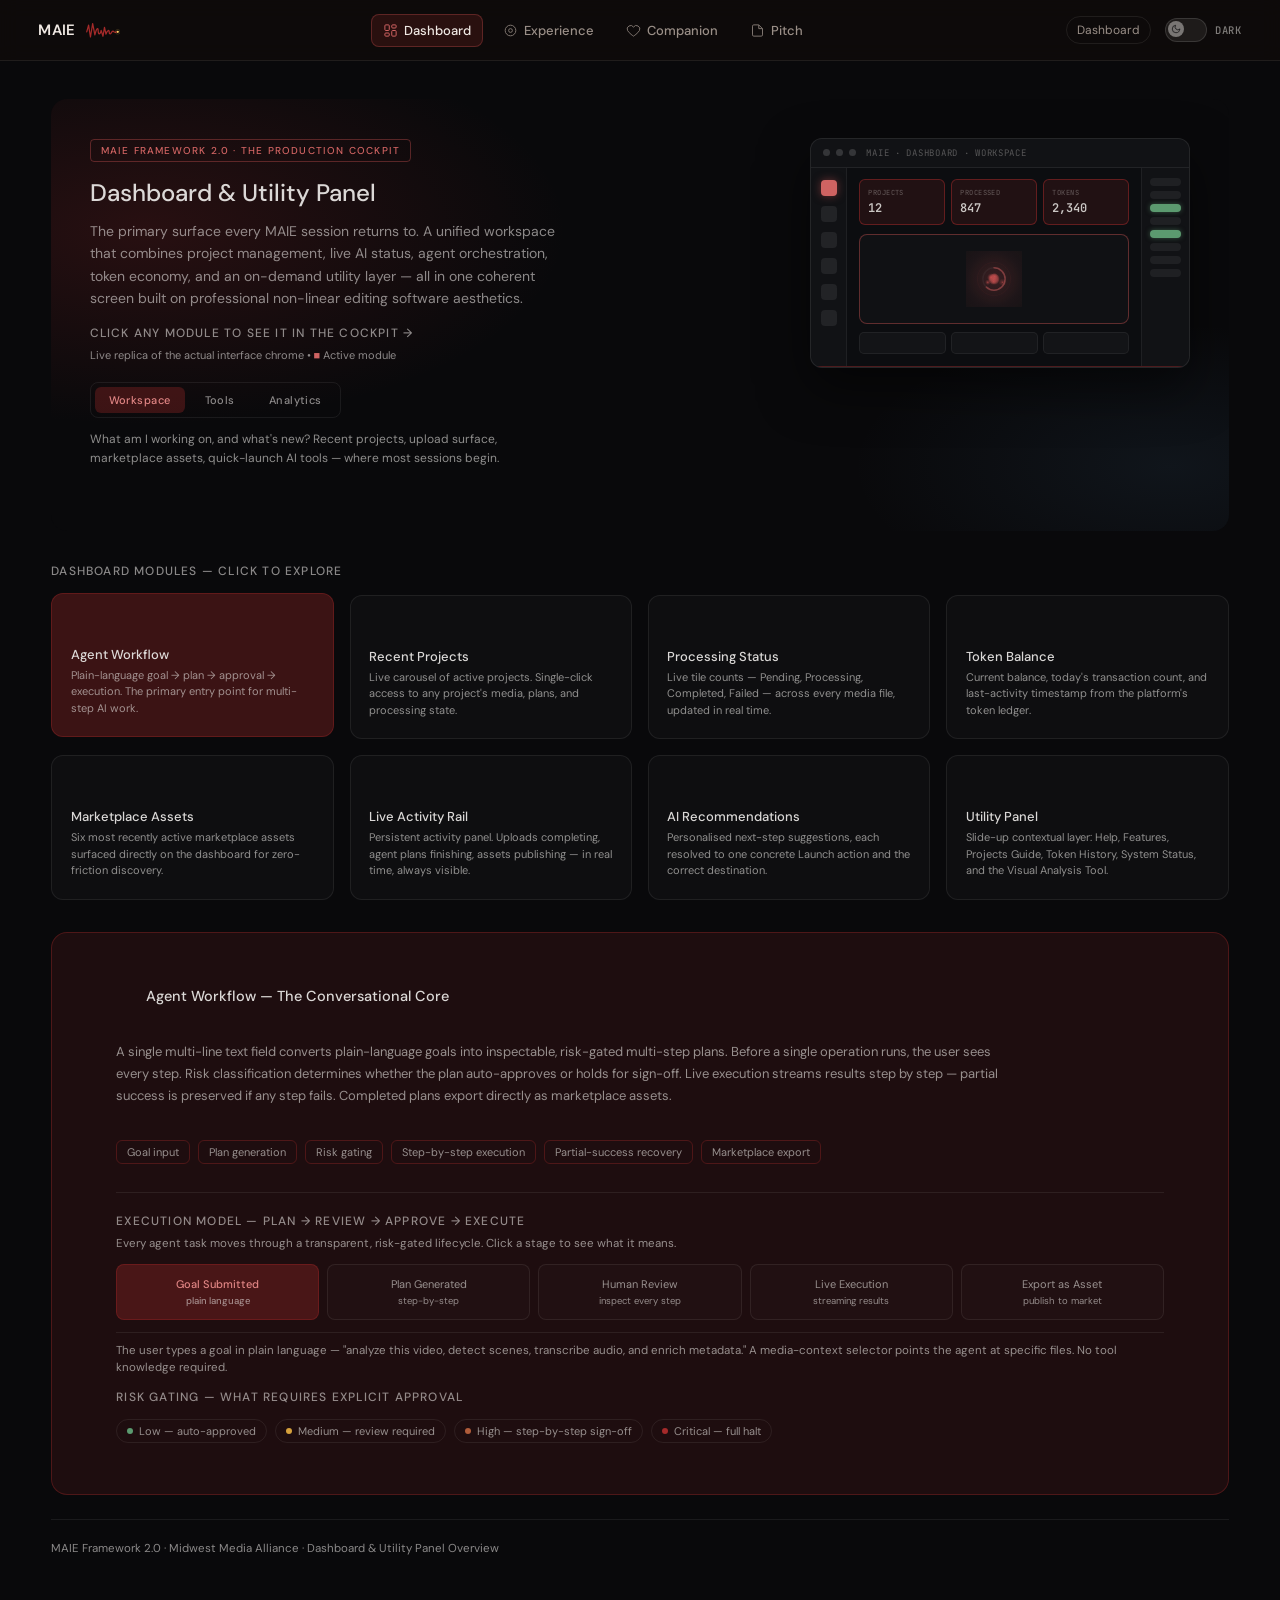
==== commit 5e1d94c5: "big version update, v1" ====
--- a/dashboard/index.html
+++ b/dashboard/index.html
@@ -1,13 +1,31 @@
 <!DOCTYPE html>
 <html lang="en">
 <head>
-<script src="/assets/theme-init.js"></script>
+<script src="../assets/theme-init.js"></script>
 <meta charset="UTF-8">
 <meta name="viewport" content="width=device-width, initial-scale=1.0">
 <title>MAIE — Dashboard</title>
+<meta name="description" content="The MAIE cockpit — agent workflow, projects, compute, token balance, and marketplace assets in one live data-readout view.">
+<link rel="canonical" href="https://maietech.github.io/maie-experience-portal/dashboard/">
+<meta property="og:type" content="website">
+<meta property="og:site_name" content="MAIE">
+<meta property="og:title" content="MAIE — Dashboard">
+<meta property="og:description" content="The MAIE cockpit — agent workflow, projects, compute, token balance, and marketplace assets in one live data-readout view.">
+<meta property="og:url" content="https://maietech.github.io/maie-experience-portal/dashboard/">
+<meta property="og:image" content="https://maietech.github.io/maie-experience-portal/assets/apple-touch-icon.png">
+<meta name="twitter:card" content="summary">
+<meta name="twitter:title" content="MAIE — Dashboard">
+<meta name="twitter:description" content="The MAIE cockpit — agent workflow, projects, compute, token balance, and marketplace assets in one live data-readout view.">
+<meta name="twitter:image" content="https://maietech.github.io/maie-experience-portal/assets/apple-touch-icon.png">
+<meta name="robots" content="index, follow">
+<link rel="icon" href="../assets/favicon.svg" type="image/svg+xml">
+<link rel="icon" href="../assets/favicon.ico" sizes="any">
+<link rel="icon" href="../assets/favicon-32x32.png" type="image/png" sizes="32x32">
+<link rel="icon" href="../assets/favicon-16x16.png" type="image/png" sizes="16x16">
+<link rel="apple-touch-icon" href="../assets/apple-touch-icon.png">
 <link rel="preconnect" href="https://fonts.googleapis.com">
-<link href="https://fonts.googleapis.com/css2?family=DM+Sans:wght@300;400;500;600;700&display=swap" rel="stylesheet">
-<link rel="stylesheet" href="/assets/maie-tokens.css">
+<link href="https://fonts.googleapis.com/css2?family=DM+Sans:wght@300;400;500;600;700&family=JetBrains+Mono:wght@400;500;600&display=swap" rel="stylesheet">
+<link rel="stylesheet" href="../assets/maie-tokens.css">
 </head>
 <body data-nav="dashboard">
 <style>
@@ -23,7 +41,6 @@
     --du-surface:         var(--surface);
     --du-border:          var(--border);
     --du-text:            var(--text-1);
-    --du-muted:           var(--text-3);
     --du-brand:           var(--primary);
     --du-brand-light:     var(--primary-light);
     --du-amber: #d6a13c;
@@ -31,7 +48,14 @@
     --du-green: #5b9a6f;
 
     --du-text-secondary: var(--text-2);
-    --du-text-accent:    var(--du-brand-light);
+    /* --du-text-accent/--du-muted diverge from --du-brand-light/--text-3
+       here (rather than aliasing) because axe-core measured 3.93-4.4:1 for
+       both against --du-bg-accent's actual composited surface (the
+       accent-tinted card/stage backgrounds like .du-active), even though
+       the shared tokens they'd otherwise alias to pass everywhere else on
+       the page. These clear 5.51:1 / 4.86:1 on that surface. */
+    --du-text-accent:    #E08584;
+    --du-muted:          rgba(232,230,227,0.58);
     --du-surface-1:      var(--surface-raised);
     --du-surface-0:      rgba(255,255,255,0.015);
     --du-bg-accent:      var(--primary-glow);
@@ -42,6 +66,12 @@
   }
   [data-theme="light"] {
     --du-surface-0: rgba(0,0,0,0.015);
+    --du-text-accent: #8A2222;
+    --du-muted: rgba(17,19,24,0.70);
+    /* --du-text-secondary also diverges from --text-2 here for the same
+       reason (4.37-4.49:1 measured against the same accent-tinted stage
+       backgrounds); 0.66 clears 4.89-5.03:1. */
+    --du-text-secondary: rgba(17,19,24,0.66);
   }
   body {
     margin: 0;
@@ -432,7 +462,7 @@
 </style>
 
 <nav class="mnav" aria-label="MAIE global navigation">
-  <a class="mnav-brand" href="/">
+  <a class="mnav-brand" href="../">
     <span class="mnav-brand-word">MAIE</span>
     <svg class="mnav-logo" viewBox="0 0 92 56" fill="none" stroke="#A52A2A" stroke-width="3.4" stroke-linecap="round" stroke-linejoin="round" xmlns="http://www.w3.org/2000/svg" aria-hidden="true">
       <path d="M 2,32 L 7,14 L 12,46 L 18,10 L 24,40
@@ -446,19 +476,19 @@
   </a>
 
   <div class="mnav-links" id="mnav-links">
-    <a class="mnav-link" data-nav="dashboard" href="/dashboard/">
+    <a class="mnav-link" data-nav="dashboard" href="../dashboard/">
       <svg viewBox="0 0 24 24" fill="none" stroke="currentColor" stroke-width="1.6"><rect x="3" y="3" width="7" height="9" rx="1.5"/><rect x="14" y="3" width="7" height="5" rx="1.5"/><rect x="14" y="12" width="7" height="9" rx="1.5"/><rect x="3" y="16" width="7" height="5" rx="1.5"/></svg>
       Dashboard
     </a>
-    <a class="mnav-link" data-nav="experience" href="/pixie/">
+    <a class="mnav-link" data-nav="experience" href="../pixie/">
       <svg viewBox="0 0 24 24" fill="none" stroke="currentColor" stroke-width="1.6"><circle cx="12" cy="12" r="8.5"/><circle cx="12" cy="12" r="3"/></svg>
       Experience
     </a>
-    <a class="mnav-link" data-nav="companion" href="/pixie-framework/">
+    <a class="mnav-link" data-nav="companion" href="../pixie-framework/">
       <svg viewBox="0 0 24 24" fill="none" stroke="currentColor" stroke-width="1.6"><path d="M12 21s-7-4.4-9.5-9A5.5 5.5 0 0 1 12 6.5 5.5 5.5 0 0 1 21.5 12c-2.5 4.6-9.5 9-9.5 9Z"/></svg>
       Companion
     </a>
-    <a class="mnav-link" data-nav="pitch" href="/pitch/">
+    <a class="mnav-link" data-nav="pitch" href="../pitch/">
       <svg viewBox="0 0 24 24" fill="none" stroke="currentColor" stroke-width="1.6"><path d="M4 19V5a2 2 0 0 1 2-2h8l6 6v10a2 2 0 0 1-2 2H6a2 2 0 0 1-2-2Z"/><path d="M14 3v6h6"/></svg>
       Pitch
     </a>
@@ -533,19 +563,36 @@
     overlay.querySelectorAll('a').forEach(function (a) {
       a.addEventListener('click', function () { overlay.classList.remove('open'); });
     });
+    // Escape and click-away close the overlay too — axe-core/Playwright's
+    // keyboard walkthrough found only the link-click and re-toggle paths
+    // worked before this, leaving keyboard users with no way to dismiss
+    // the open menu without tabbing through every link first.
+    overlay.addEventListener('click', function (e) {
+      if (e.target === overlay) {
+        overlay.classList.remove('open');
+        toggle.setAttribute('aria-expanded', 'false');
+      }
+    });
+    document.addEventListener('keydown', function (e) {
+      if (e.key === 'Escape' && overlay.classList.contains('open')) {
+        overlay.classList.remove('open');
+        toggle.setAttribute('aria-expanded', 'false');
+        toggle.focus();
+      }
+    });
   }
 })();
 </script>
 
 <div class="du-root" role="main">
-  <h2 class="sr-only">MAIE Dashboard & Utility Panel — Product Overview</h2>
+  <h1 class="sr-only">MAIE Dashboard & Utility Panel — Product Overview</h1>
 
   <!-- ── HERO ─────────────────────────────────────────────────────────── -->
   <div class="du-hero">
     <div class="du-hero-top">
       <div>
         <div class="du-tag">MAIE Framework 2.0 · The Production Cockpit</div>
-        <h3 class="du-hero-title">Dashboard & Utility Panel</h3>
+        <h2 class="du-hero-title">Dashboard & Utility Panel</h2>
         <p class="du-hero-sub">The primary surface every MAIE session returns to. A unified workspace that combines project management, live AI status, agent orchestration, token economy, and an on-demand utility layer — all in one coherent screen built on professional non-linear editing software aesthetics.</p>
         <div style="margin-top:1rem;">
           <div class="du-section-label" style="margin-bottom:.4rem">Click any module to see it in the cockpit →</div>
@@ -632,42 +679,42 @@
   <div class="du-section-label">Dashboard Modules — click to explore</div>
   <div class="du-module-grid" id="du-module-grid">
     <div class="du-module-card active" data-module="agent">
-      <div class="du-module-icon"><span class="icon-mask" style="--icon-src:url(/assets/icons/ai.svg)" aria-hidden="true"></span></div>
+      <div class="du-module-icon"><span class="icon-mask" style="--icon-src:url(../assets/icons/ai.svg)" aria-hidden="true"></span></div>
       <div class="du-module-name">Agent Workflow</div>
       <div class="du-module-role">Plain-language goal → plan → approval → execution. The primary entry point for multi-step AI work.</div>
     </div>
     <div class="du-module-card" data-module="projects">
-      <div class="du-module-icon"><span class="icon-mask" style="--icon-src:url(/assets/icons/projects.svg)" aria-hidden="true"></span></div>
+      <div class="du-module-icon"><span class="icon-mask" style="--icon-src:url(../assets/icons/projects.svg)" aria-hidden="true"></span></div>
       <div class="du-module-name">Recent Projects</div>
       <div class="du-module-role">Live carousel of active projects. Single-click access to any project's media, plans, and processing state.</div>
     </div>
     <div class="du-module-card" data-module="processing">
-      <div class="du-module-icon"><span class="icon-mask" style="--icon-src:url(/assets/icons/compute.svg)" aria-hidden="true"></span></div>
+      <div class="du-module-icon"><span class="icon-mask" style="--icon-src:url(../assets/icons/compute.svg)" aria-hidden="true"></span></div>
       <div class="du-module-name">Processing Status</div>
       <div class="du-module-role">Live tile counts — Pending, Processing, Completed, Failed — across every media file, updated in real time.</div>
     </div>
     <div class="du-module-card" data-module="tokens">
-      <div class="du-module-icon"><span class="icon-mask" style="--icon-src:url(/assets/icons/token.svg)" aria-hidden="true"></span></div>
+      <div class="du-module-icon"><span class="icon-mask" style="--icon-src:url(../assets/icons/token.svg)" aria-hidden="true"></span></div>
       <div class="du-module-name">Token Balance</div>
       <div class="du-module-role">Current balance, today's transaction count, and last-activity timestamp from the platform's token ledger.</div>
     </div>
     <div class="du-module-card" data-module="marketplace">
-      <div class="du-module-icon"><span class="icon-mask" style="--icon-src:url(/assets/icons/marketplace.svg)" aria-hidden="true"></span></div>
+      <div class="du-module-icon"><span class="icon-mask" style="--icon-src:url(../assets/icons/marketplace.svg)" aria-hidden="true"></span></div>
       <div class="du-module-name">Marketplace Assets</div>
       <div class="du-module-role">Six most recently active marketplace assets surfaced directly on the dashboard for zero-friction discovery.</div>
     </div>
     <div class="du-module-card" data-module="activity">
-      <div class="du-module-icon"><span class="icon-mask" style="--icon-src:url(/assets/icons/radio.svg)" aria-hidden="true"></span></div>
+      <div class="du-module-icon"><span class="icon-mask" style="--icon-src:url(../assets/icons/radio.svg)" aria-hidden="true"></span></div>
       <div class="du-module-name">Live Activity Rail</div>
       <div class="du-module-role">Persistent activity panel. Uploads completing, agent plans finishing, assets publishing — in real time, always visible.</div>
     </div>
     <div class="du-module-card" data-module="recommendations">
-      <div class="du-module-icon"><span class="icon-mask" style="--icon-src:url(/assets/icons/idea.svg)" aria-hidden="true"></span></div>
+      <div class="du-module-icon"><span class="icon-mask" style="--icon-src:url(../assets/icons/idea.svg)" aria-hidden="true"></span></div>
       <div class="du-module-name">AI Recommendations</div>
       <div class="du-module-role">Personalised next-step suggestions, each resolved to one concrete Launch action and the correct destination.</div>
     </div>
     <div class="du-module-card" data-module="utility">
-      <div class="du-module-icon"><span class="icon-mask" style="--icon-src:url(/assets/icons/utility.svg)" aria-hidden="true"></span></div>
+      <div class="du-module-icon"><span class="icon-mask" style="--icon-src:url(../assets/icons/utility.svg)" aria-hidden="true"></span></div>
       <div class="du-module-name">Utility Panel</div>
       <div class="du-module-role">Slide-up contextual layer: Help, Features, Projects Guide, Token History, System Status, and the Visual Analysis Tool.</div>
     </div>
@@ -699,7 +746,7 @@
 
   const MODULES = {
     agent: {
-      icon: '<span class="icon-mask" style="--icon-src:url(/assets/icons/ai.svg)" aria-hidden="true"></span>', name: 'Agent Workflow',
+      icon: '<span class="icon-mask" style="--icon-src:url(../assets/icons/ai.svg)" aria-hidden="true"></span>', name: 'Agent Workflow',
       sideSlot: 0, tiles: [0,1,2], nucleus: true, railItems: [2,4], sheet: false,
       detail: {
         headline: 'The Conversational Core',
@@ -709,7 +756,7 @@
       }
     },
     projects: {
-      icon: '<span class="icon-mask" style="--icon-src:url(/assets/icons/projects.svg)" aria-hidden="true"></span>', name: 'Recent Projects',
+      icon: '<span class="icon-mask" style="--icon-src:url(../assets/icons/projects.svg)" aria-hidden="true"></span>', name: 'Recent Projects',
       sideSlot: 1, tiles: [0], nucleus: false, railItems: [], sheet: false,
       detail: {
         headline: 'Resumption, Not Discovery',
@@ -719,7 +766,7 @@
       }
     },
     processing: {
-      icon: '<span class="icon-mask" style="--icon-src:url(/assets/icons/compute.svg)" aria-hidden="true"></span>', name: 'Processing Status',
+      icon: '<span class="icon-mask" style="--icon-src:url(../assets/icons/compute.svg)" aria-hidden="true"></span>', name: 'Processing Status',
       sideSlot: 2, tiles: [0,1], nucleus: false, railItems: [0,1,2,3,4,5], sheet: false,
       detail: {
         headline: 'Operational Transparency at a Glance',
@@ -729,7 +776,7 @@
       }
     },
     tokens: {
-      icon: '<span class="icon-mask" style="--icon-src:url(/assets/icons/token.svg)" aria-hidden="true"></span>', name: 'Token Balance',
+      icon: '<span class="icon-mask" style="--icon-src:url(../assets/icons/token.svg)" aria-hidden="true"></span>', name: 'Token Balance',
       sideSlot: 3, tiles: [2], nucleus: false, railItems: [6,7], sheet: false,
       detail: {
         headline: 'A Real Economy, Not a Points System',
@@ -739,7 +786,7 @@
       }
     },
     marketplace: {
-      icon: '<span class="icon-mask" style="--icon-src:url(/assets/icons/marketplace.svg)" aria-hidden="true"></span>', name: 'Marketplace Assets',
+      icon: '<span class="icon-mask" style="--icon-src:url(../assets/icons/marketplace.svg)" aria-hidden="true"></span>', name: 'Marketplace Assets',
       sideSlot: 4, tiles: [], nucleus: false, railItems: [3,5], sheet: false,
       detail: {
         headline: 'Discovery Without a Detour',
@@ -749,7 +796,7 @@
       }
     },
     activity: {
-      icon: '<span class="icon-mask" style="--icon-src:url(/assets/icons/radio.svg)" aria-hidden="true"></span>', name: 'Live Activity Rail',
+      icon: '<span class="icon-mask" style="--icon-src:url(../assets/icons/radio.svg)" aria-hidden="true"></span>', name: 'Live Activity Rail',
       sideSlot: 5, tiles: [], nucleus: false, railItems: [0,1,2,3,4,5,6,7], sheet: false,
       detail: {
         headline: 'The User Never Wonders if Something Is Happening',
@@ -759,7 +806,7 @@
       }
     },
     recommendations: {
-      icon: '<span class="icon-mask" style="--icon-src:url(/assets/icons/idea.svg)" aria-hidden="true"></span>', name: 'AI Recommendations',
+      icon: '<span class="icon-mask" style="--icon-src:url(../assets/icons/idea.svg)" aria-hidden="true"></span>', name: 'AI Recommendations',
       sideSlot: 1, tiles: [], nucleus: true, railItems: [], sheet: false,
       detail: {
         headline: 'Next Steps, Not Generic Upsells',
@@ -769,7 +816,7 @@
       }
     },
     utility: {
-      icon: '<span class="icon-mask" style="--icon-src:url(/assets/icons/utility.svg)" aria-hidden="true"></span>', name: 'Utility Panel',
+      icon: '<span class="icon-mask" style="--icon-src:url(../assets/icons/utility.svg)" aria-hidden="true"></span>', name: 'Utility Panel',
       sideSlot: 0, tiles: [], nucleus: false, railItems: [], sheet: true,
       detail: {
         headline: 'The On-Demand Contextual Layer',
--- a/assets/maie-tokens.css
+++ b/assets/maie-tokens.css
@@ -10,7 +10,12 @@
    ═══════════════════════════════════════════════════════════════════ */
 :root {
   --primary:        #A52A2A;
-  --primary-light:  #C24E4E;
+  /* Bumped from #C24E4E — that value cleared only 3.98-4.26:1 against the
+     portal's actual dark surfaces (measured via axe-core), just under the
+     4.5:1 AA floor for the small text (card kickers, inline links) that
+     uses this token as a foreground color. This clears 4.75-5.32:1 on the
+     same surfaces while keeping the same hue. */
+  --primary-light:  #CF6362;
   --primary-dark:   #772E25;
   --primary-glow:   rgba(165,42,42,0.32);
   --accent:         #FFB400;
@@ -28,8 +33,13 @@
 
   --text-1:         rgba(232,230,227,0.94);
   --text-2:         rgba(232,230,227,0.60);
-  --text-3:         rgba(232,230,227,0.38);
-  --text-4:         rgba(232,230,227,0.22);
+  /* text-3/text-4 raised from 0.38/0.22 — axe-core measured 3.03:1 and
+     1.75:1 against --bg for real (non-decorative) small text using these
+     tokens (hero-sub, card-desc, footer, pitch's nav-item-num). Both now
+     clear 4.5:1 with margin (5.05:1 / 4.52:1) while staying visually
+     fainter than --text-2. */
+  --text-3:         rgba(232,230,227,0.54);
+  --text-4:         rgba(232,230,227,0.50);
 
   --font-display:   'Bebas Neue', sans-serif;
   --font-ui:        'DM Sans', -apple-system, BlinkMacSystemFont, sans-serif;
@@ -86,8 +96,10 @@
 
   --text-1:         rgba(17,19,24,0.94);
   --text-2:         rgba(17,19,24,0.62);
-  --text-3:         rgba(17,19,24,0.40);
-  --text-4:         rgba(17,19,24,0.24);
+  /* Same axe-core-driven fix as the dark block above, recomputed against
+     this theme's --bg (#EDEEF1): both now clear 4.5:1 (4.79:1 / 4.60:1). */
+  --text-3:         rgba(17,19,24,0.61);
+  --text-4:         rgba(17,19,24,0.60);
 
   --mnav-bg:          rgba(255, 255, 255, 0.82);
   --mnav-border:      rgba(0,0,0,0.08);
@@ -166,8 +178,11 @@
   text-transform: uppercase;
   transition:     color 0.22s ease;
 }
-[data-theme="dark"] .mnav-theme-label  { color: rgba(232, 230, 227, 0.38); }
-[data-theme="light"] .mnav-theme-label { color: rgba(165, 42, 42, 0.75); }
+/* Alphas raised from 0.38/0.75 — axe-core measured 3.04:1 (dark, against
+   the nav's composited background) and 4.16:1 (light), both under the
+   4.5:1 AA floor for this 10.5px label. Now 4.78:1 / 5.19:1. */
+[data-theme="dark"] .mnav-theme-label  { color: rgba(232, 230, 227, 0.52); }
+[data-theme="light"] .mnav-theme-label { color: rgba(165, 42, 42, 0.85); }
 
 @media (max-width: 720px) {
   .mnav-theme-toggle { margin-left: 0; }
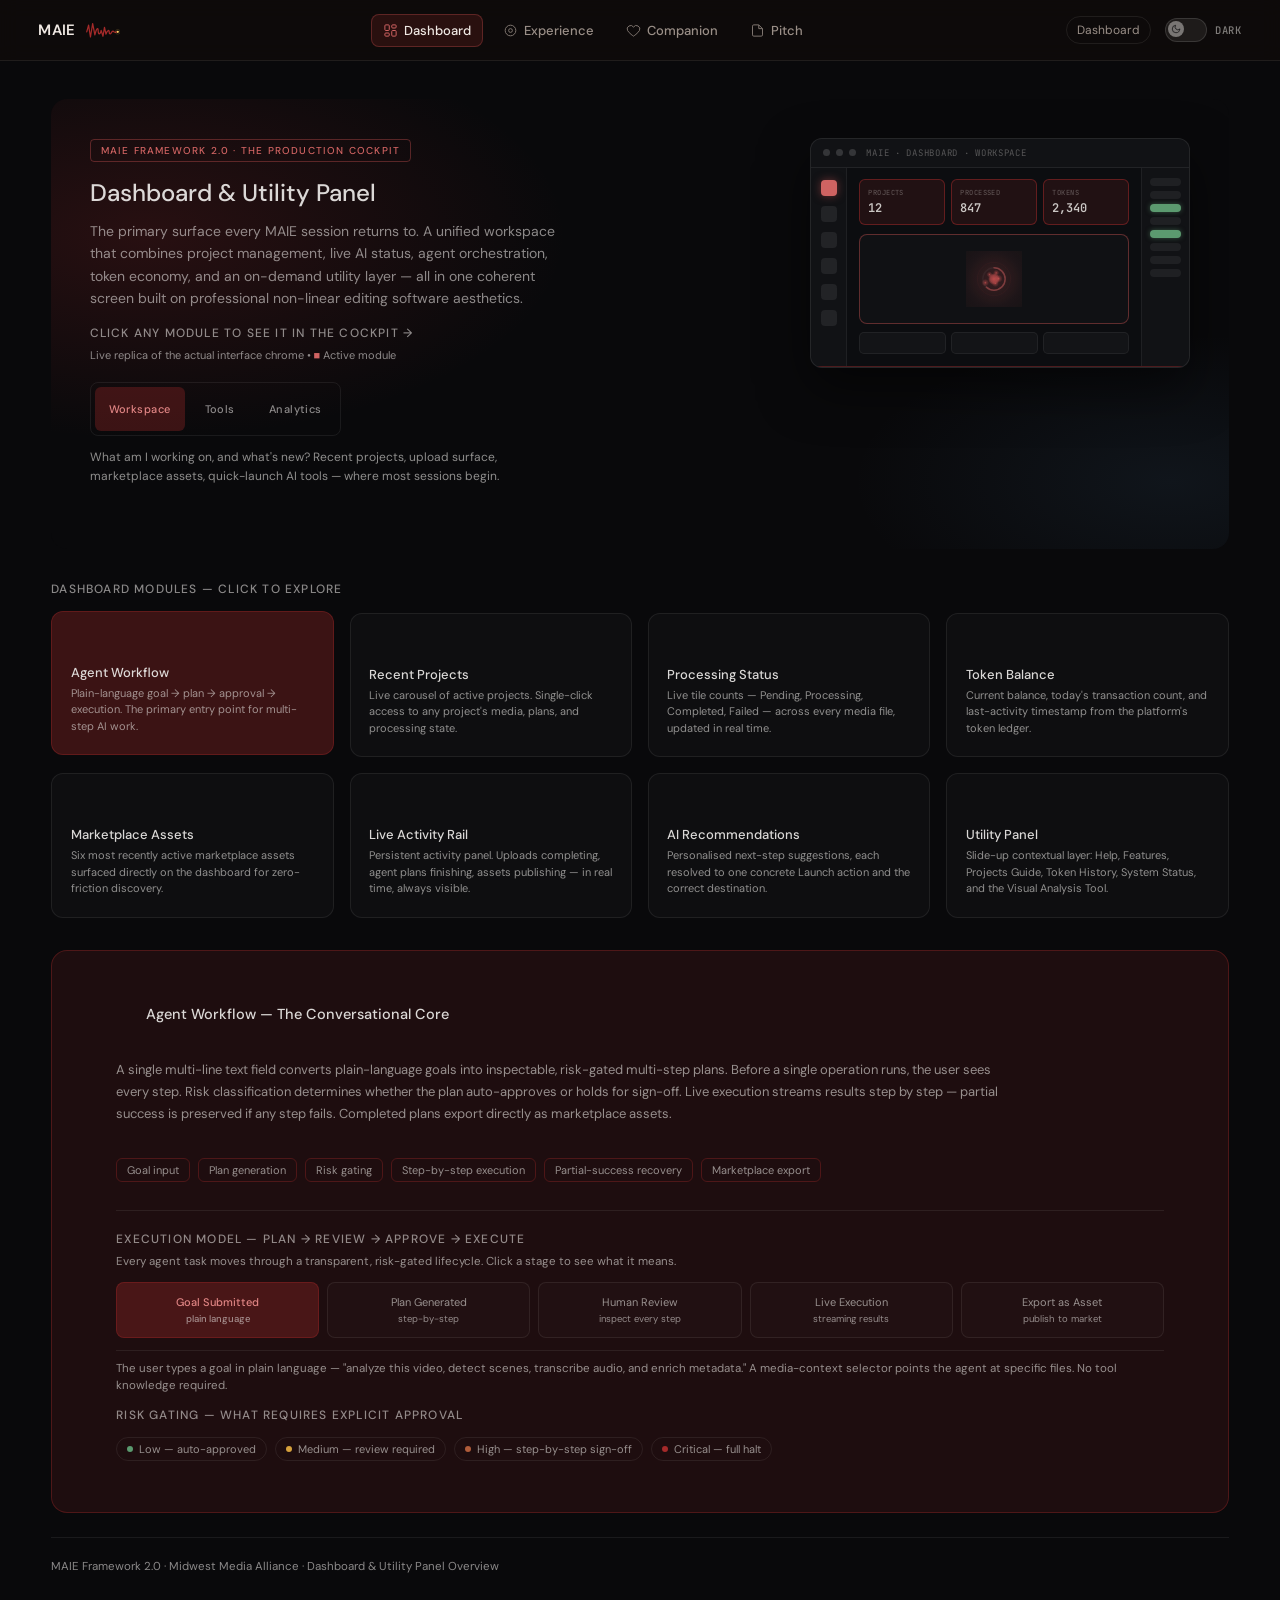
==== commit 4a853f20: "major refactors, non profit pitch integration, plus bug fixes, v1" ====
--- a/dashboard/index.html
+++ b/dashboard/index.html
@@ -12,11 +12,11 @@
 <meta property="og:title" content="MAIE — Dashboard">
 <meta property="og:description" content="The MAIE cockpit — agent workflow, projects, compute, token balance, and marketplace assets in one live data-readout view.">
 <meta property="og:url" content="https://maietech.github.io/maie-experience-portal/dashboard/">
-<meta property="og:image" content="https://maietech.github.io/maie-experience-portal/assets/apple-touch-icon.png">
-<meta name="twitter:card" content="summary">
+<meta property="og:image" content="https://maietech.github.io/maie-experience-portal/assets/social-card-deck/og-dashboard.png">
+<meta name="twitter:card" content="summary_large_image">
 <meta name="twitter:title" content="MAIE — Dashboard">
 <meta name="twitter:description" content="The MAIE cockpit — agent workflow, projects, compute, token balance, and marketplace assets in one live data-readout view.">
-<meta name="twitter:image" content="https://maietech.github.io/maie-experience-portal/assets/apple-touch-icon.png">
+<meta name="twitter:image" content="https://maietech.github.io/maie-experience-portal/assets/social-card-deck/og-dashboard.png">
 <meta name="robots" content="index, follow">
 <link rel="icon" href="../assets/favicon.svg" type="image/svg+xml">
 <link rel="icon" href="../assets/favicon.ico" sizes="any">
@@ -24,6 +24,7 @@
 <link rel="icon" href="../assets/favicon-16x16.png" type="image/png" sizes="16x16">
 <link rel="apple-touch-icon" href="../assets/apple-touch-icon.png">
 <link rel="preconnect" href="https://fonts.googleapis.com">
+<link rel="preconnect" href="https://fonts.gstatic.com" crossorigin>
 <link href="https://fonts.googleapis.com/css2?family=DM+Sans:wght@300;400;500;600;700&family=JetBrains+Mono:wght@400;500;600&display=swap" rel="stylesheet">
 <link rel="stylesheet" href="../assets/maie-tokens.css">
 </head>
@@ -237,7 +238,9 @@
   }
   .du-view-tab {
     font-size: 11px; font-weight: 500; letter-spacing: .04em;
-    padding: 6px 14px; border-radius: 6px; cursor: pointer;
+    /* Vertical padding bumped from 6px — touch-target audit via
+       Playwright measured 90x26 at 390px, under the 44px minimum. */
+    padding: 15px 14px; border-radius: 6px; cursor: pointer;
     color: var(--du-muted); background: transparent;
     transition: background .2s var(--du-ease-cinematic), color .2s var(--du-ease-cinematic);
   }
@@ -380,6 +383,11 @@
     text-decoration: none;
     color: var(--mnav-text);
     flex-shrink: 0;
+    /* Vertical padding pads the tap target to 44px tall (measured at
+       390px width: was 21-24px) without inflating the visible logo/
+       wordmark -- touch-target audit via Playwright, viewport 390x844. */
+    padding: 12px 0;
+    margin: -12px 0;
   }
   .mnav-brand svg { display: block; }
   .mnav-logo { width: 34px; height: auto; flex-shrink: 0; }
@@ -435,8 +443,8 @@
     background: none;
     border: 1px solid var(--mnav-border);
     border-radius: 8px;
-    width: 36px;
-    height: 36px;
+    width: 44px;
+    height: 44px;
     align-items: center;
     justify-content: center;
     color: var(--mnav-text);
--- a/assets/maie-tokens.css
+++ b/assets/maie-tokens.css
@@ -122,7 +122,13 @@
   user-select:      none;
   background:       none;
   border:           none;
-  padding:          0;
+  /* Vertical-only padding pads the tap target to 44px tall (measured
+     at 390px width: was 22-24px) without inflating the visible track/
+     thumb — touch-target audit via Playwright, viewport 390x844. Safe
+     to add without a compensating negative margin: .mnav-right/.mnav
+     both have an explicit fixed height with align-items:center, so a
+     taller child just re-centers rather than growing the bar. */
+  padding:          11px 0;
   margin-left:      4px;
 }
 
